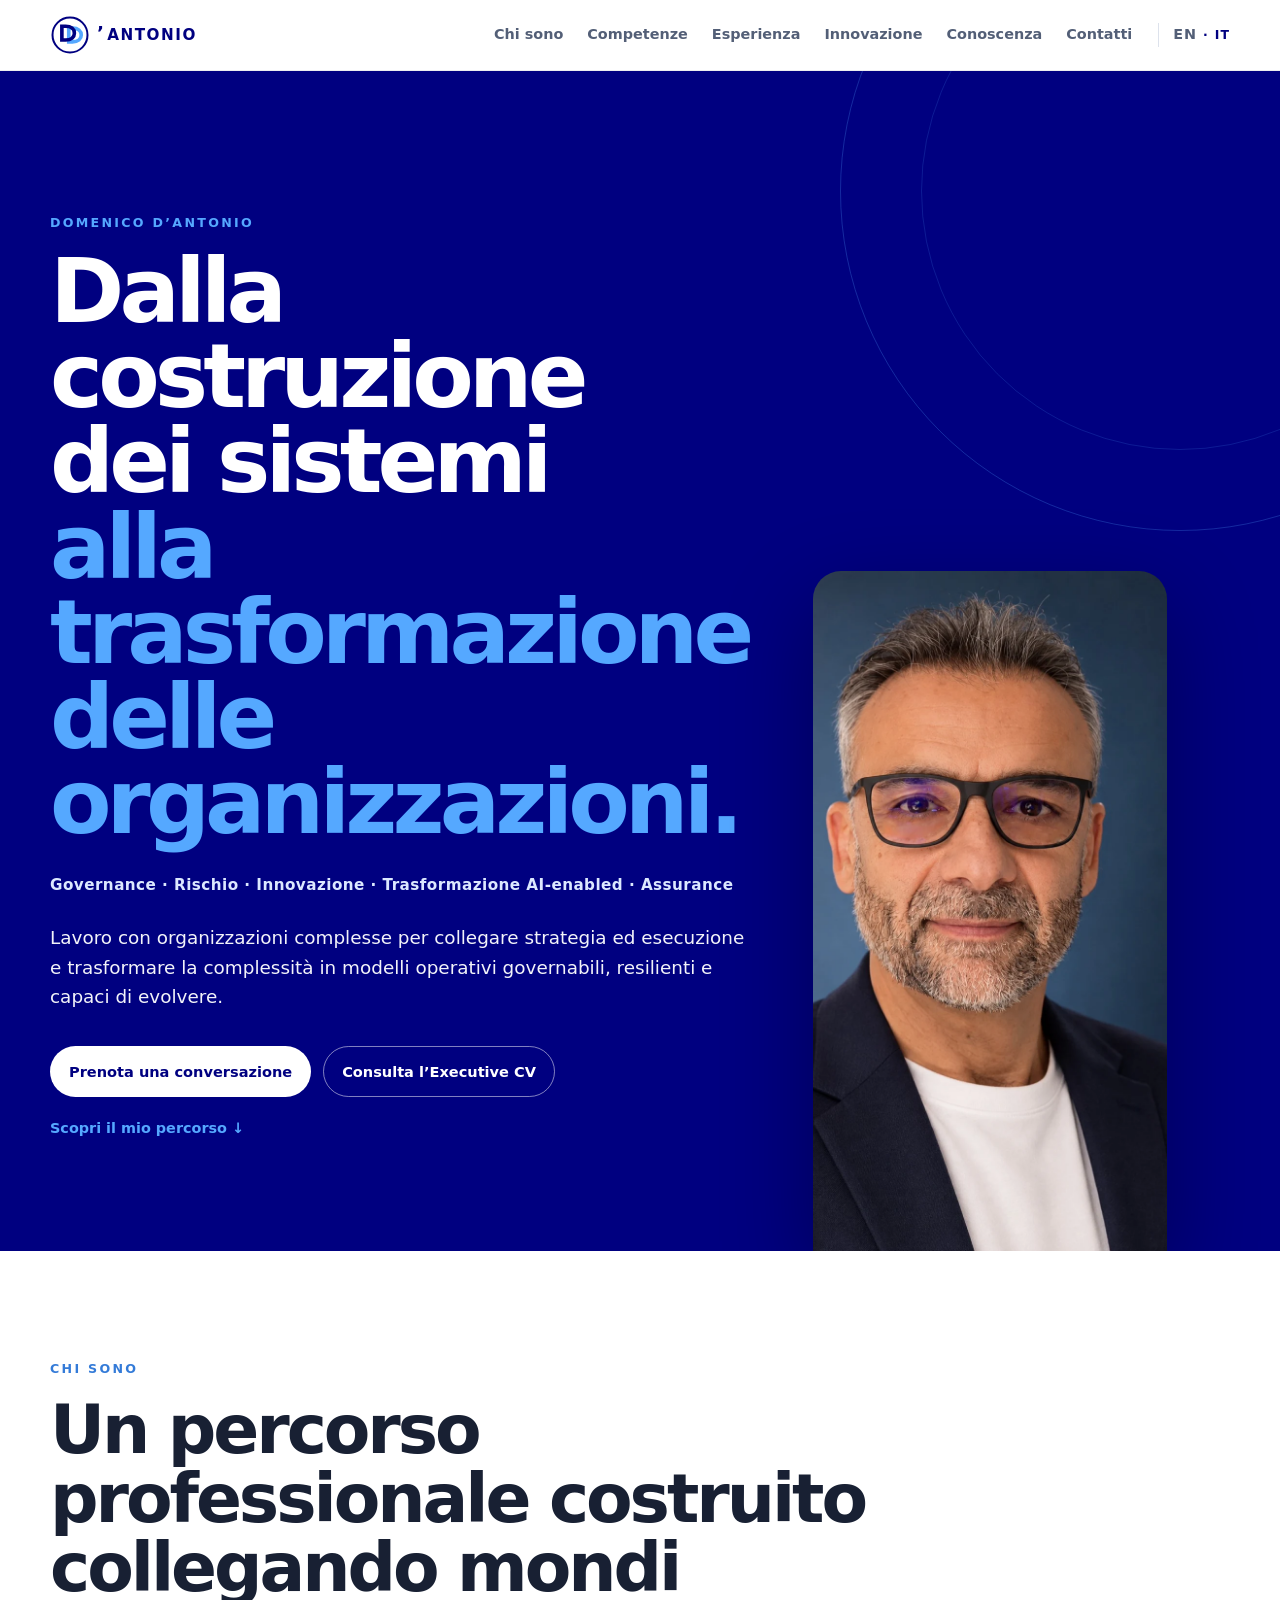
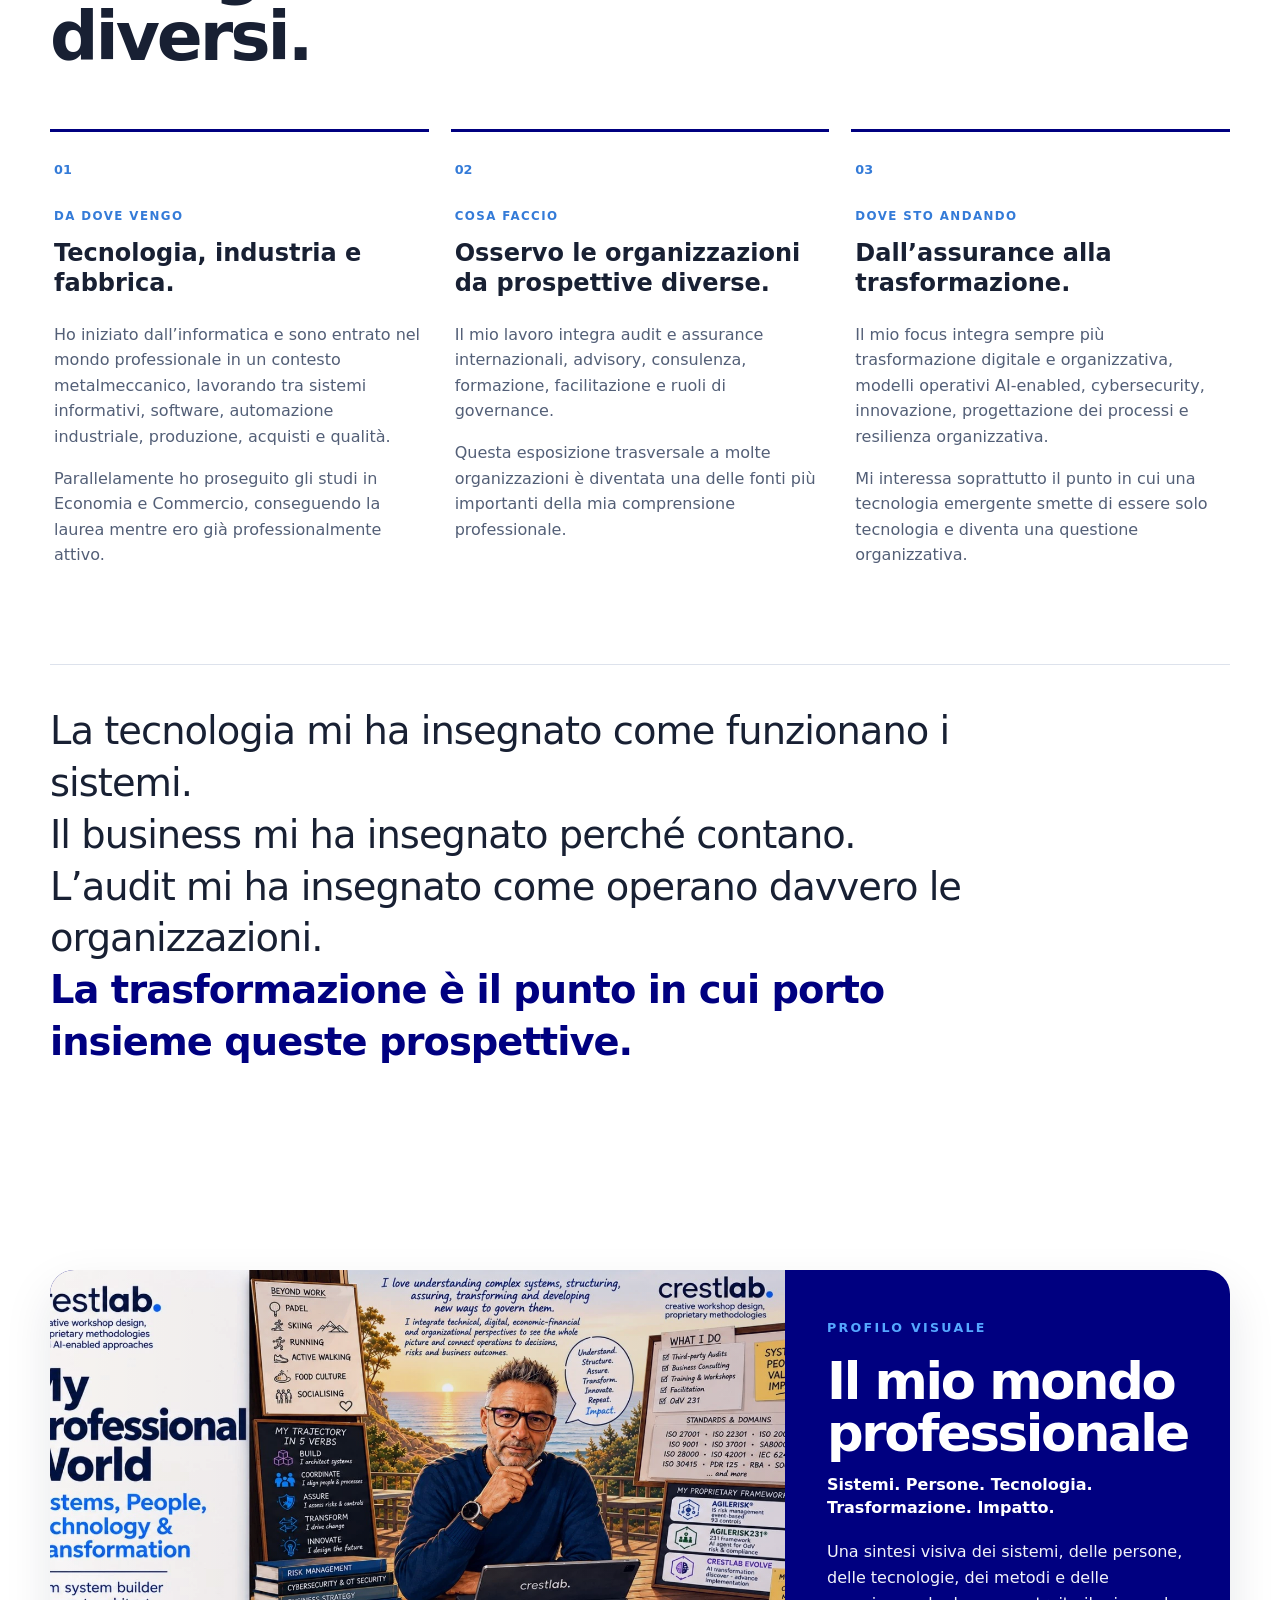
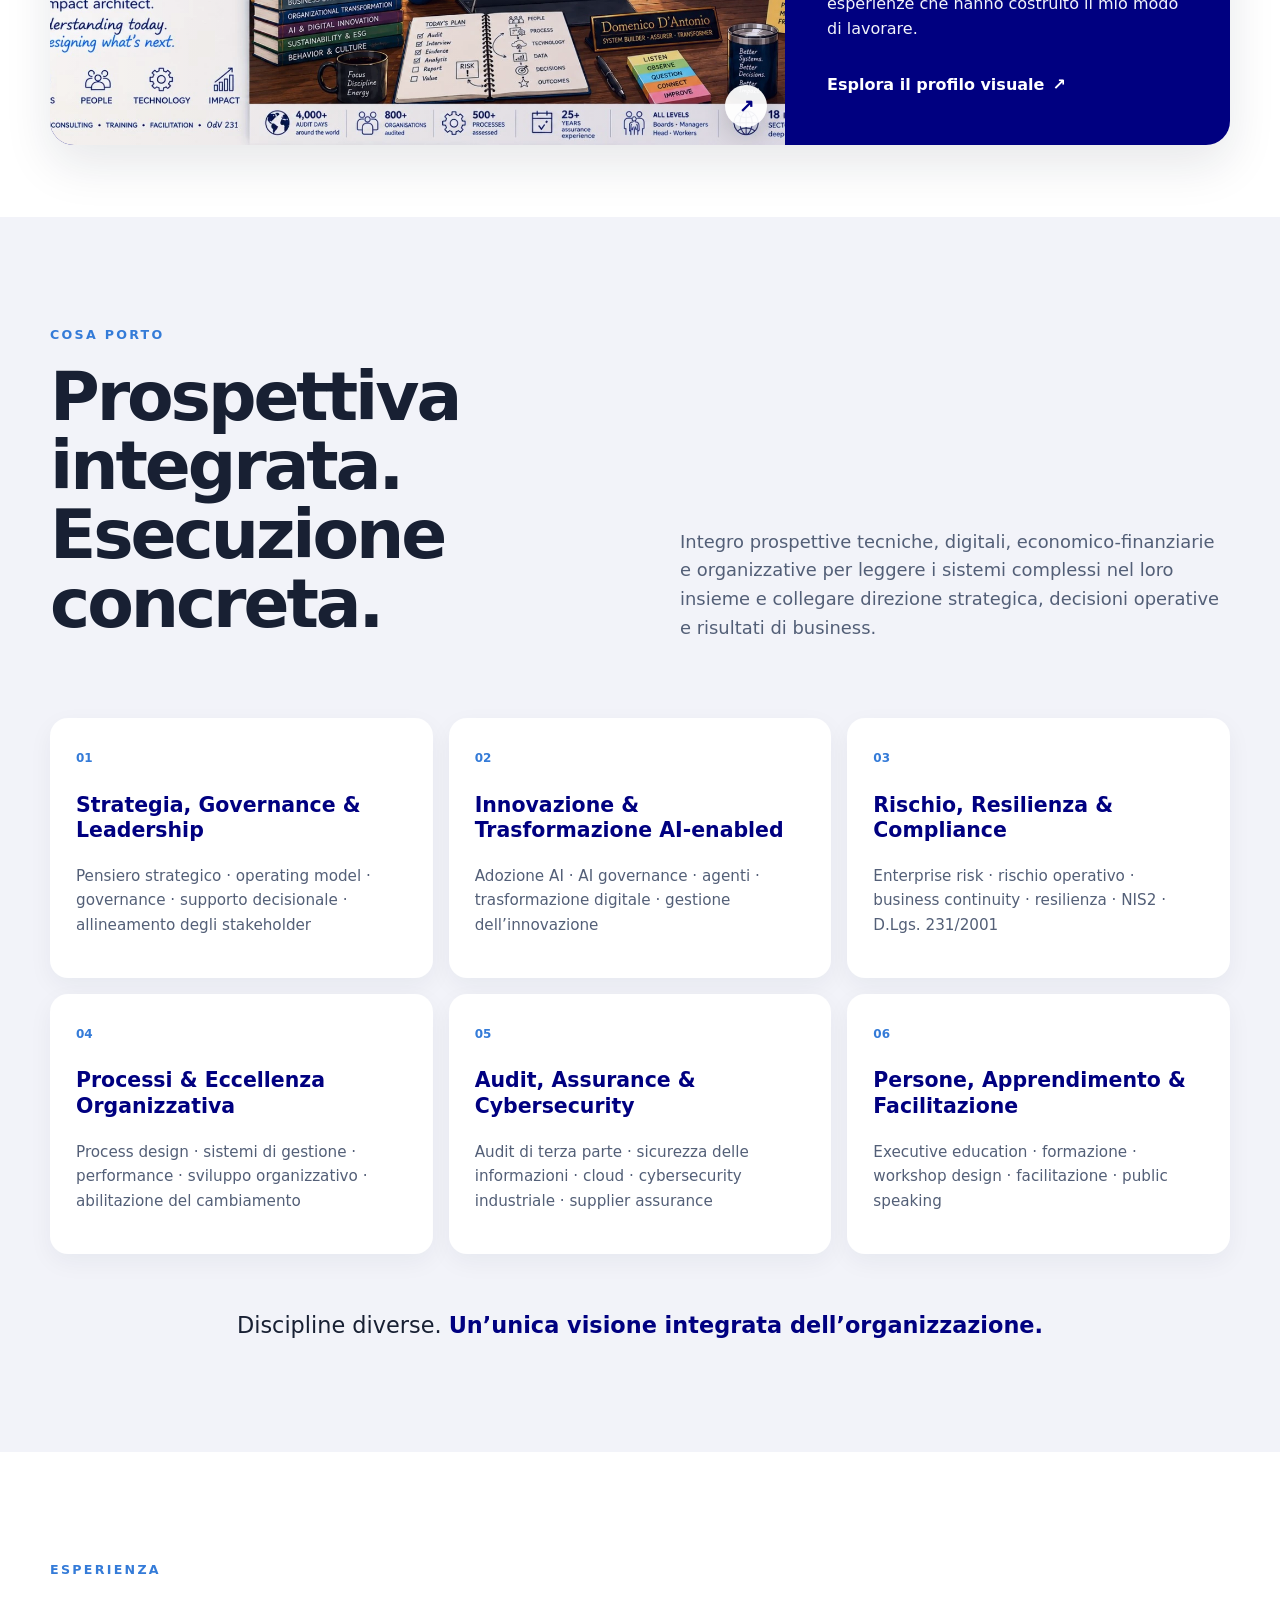
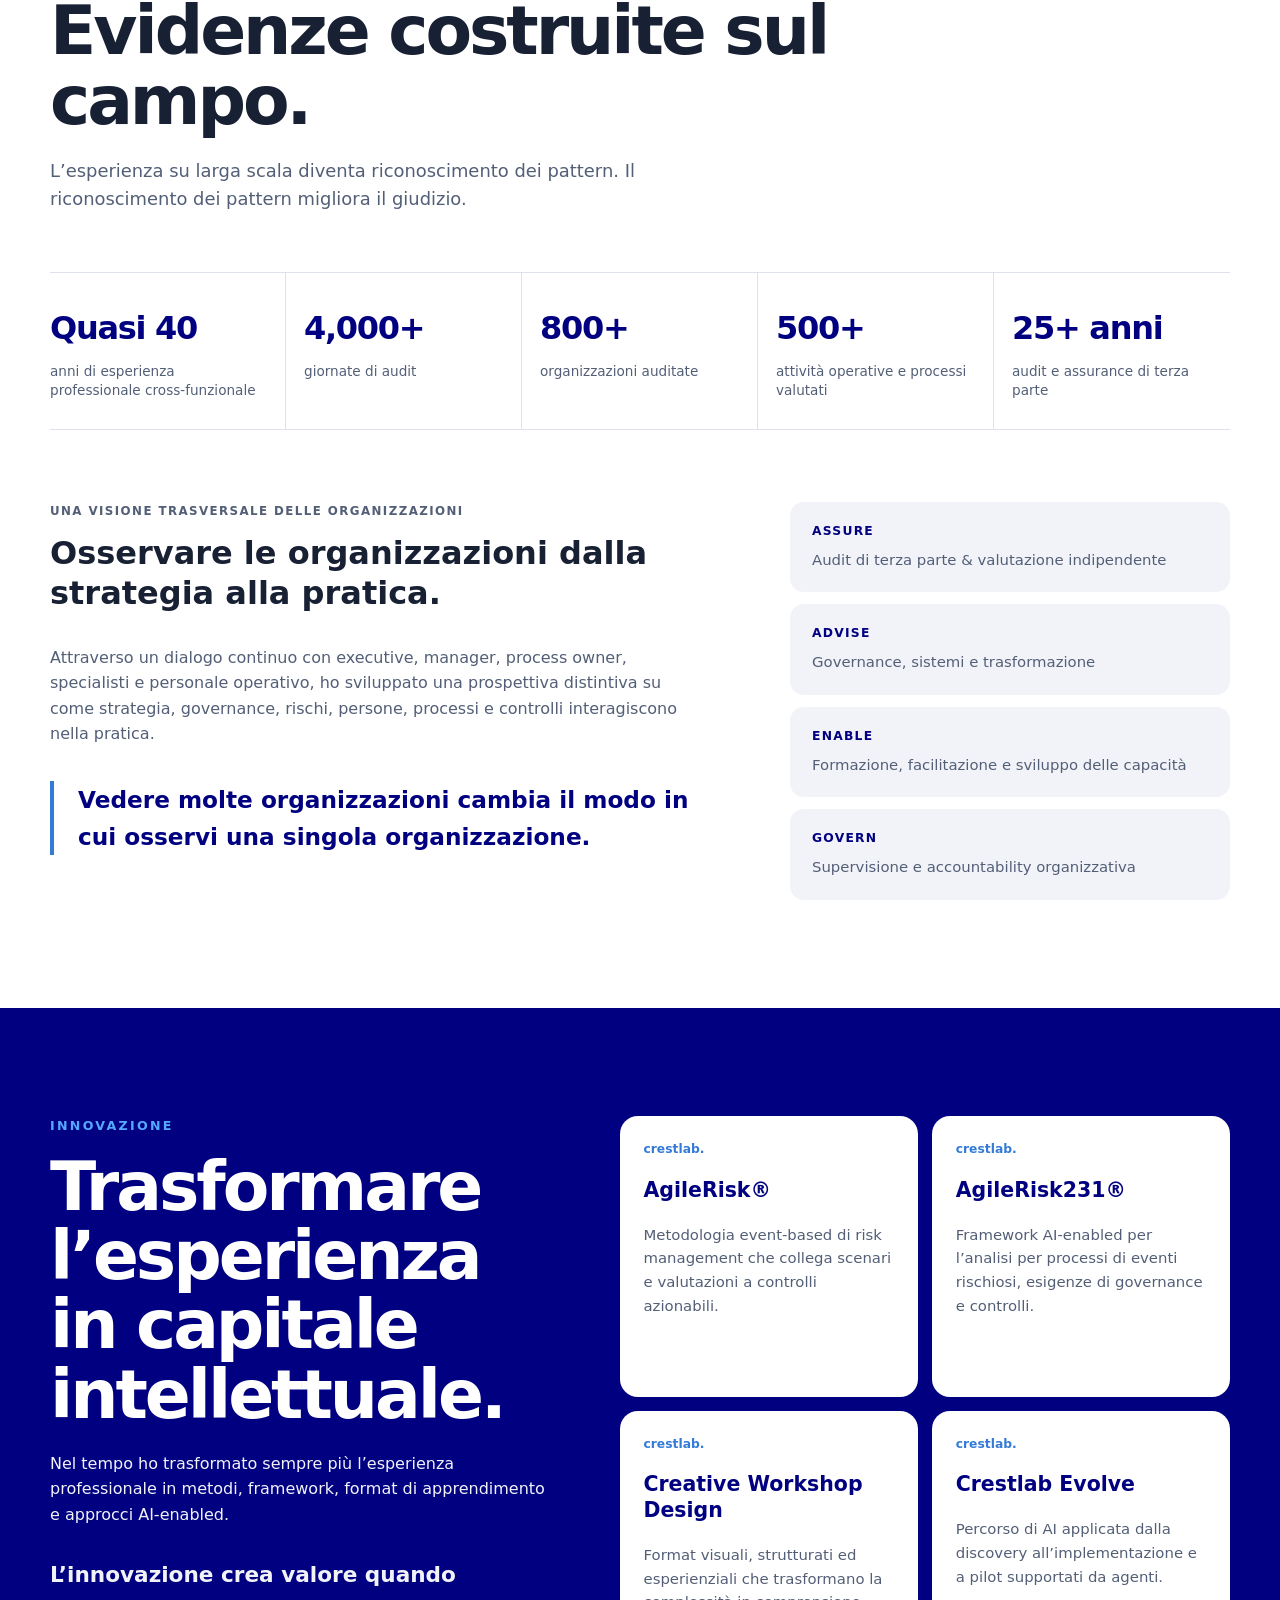
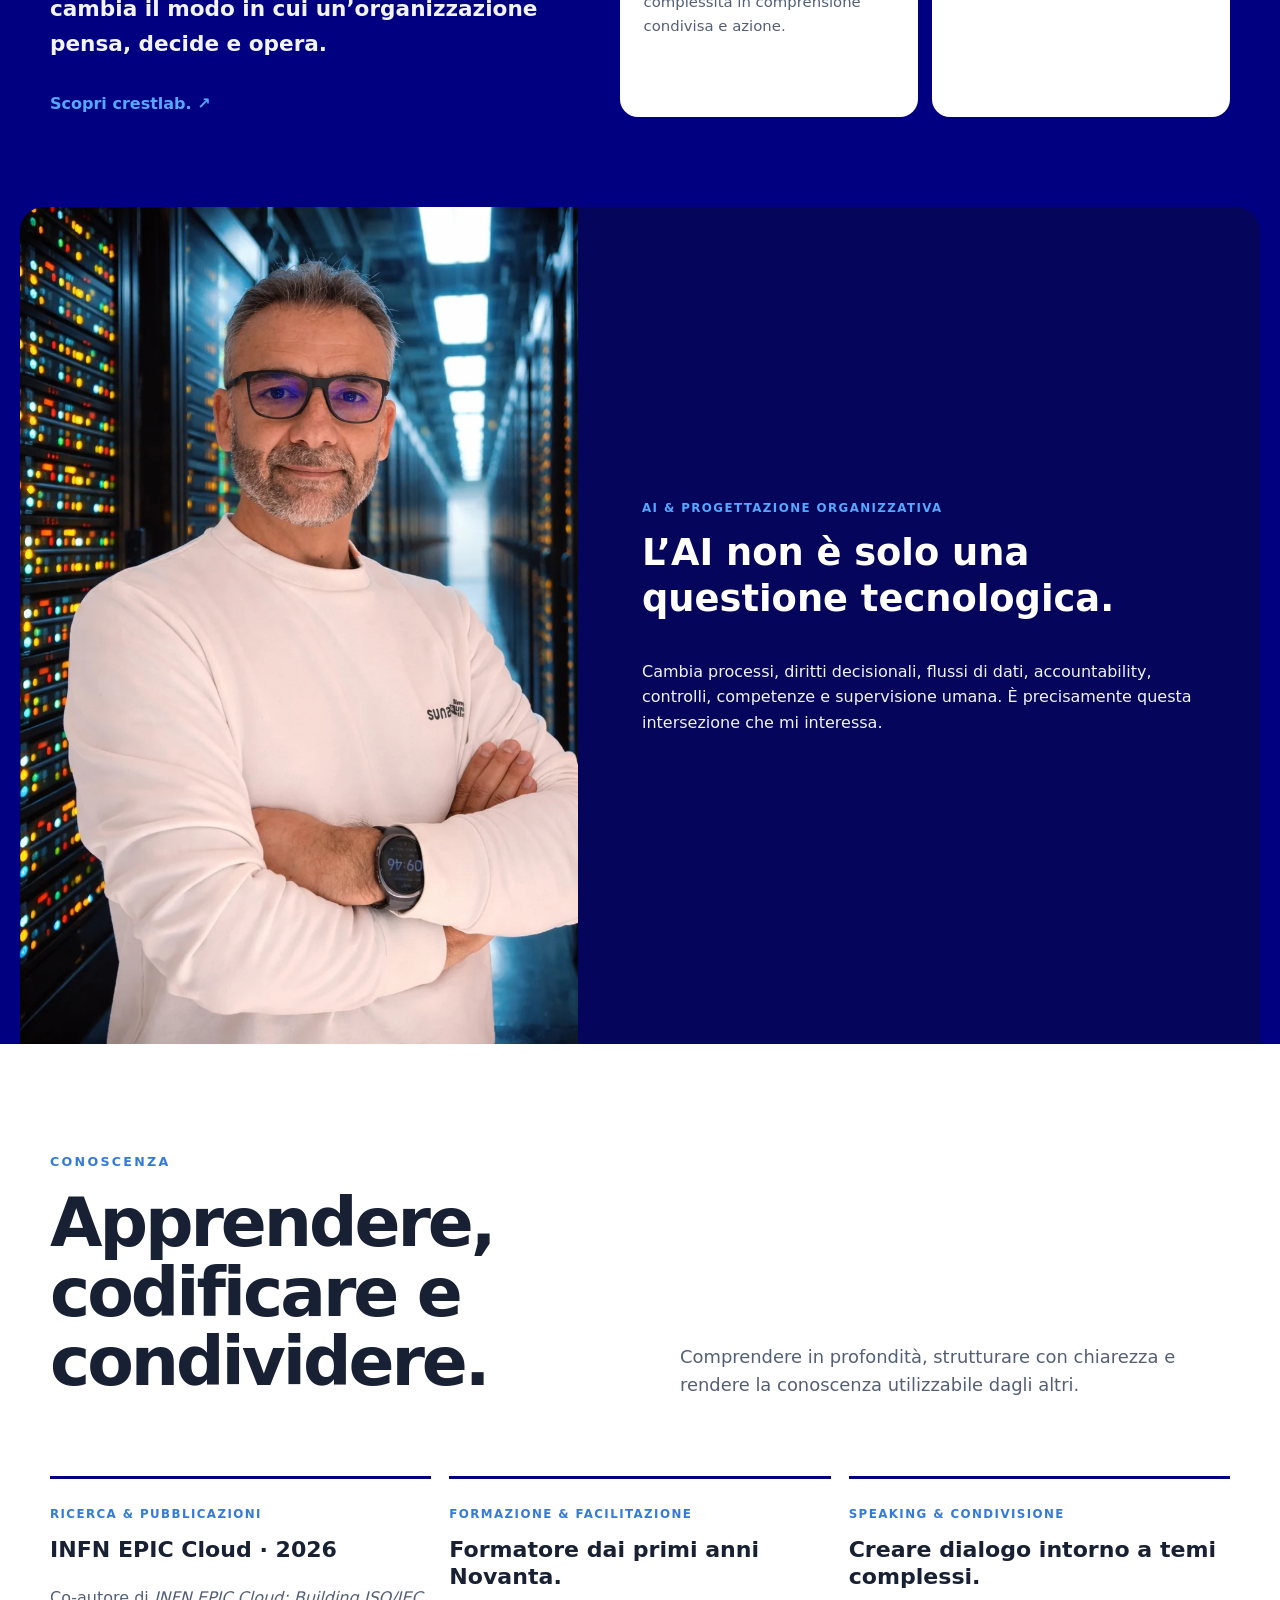
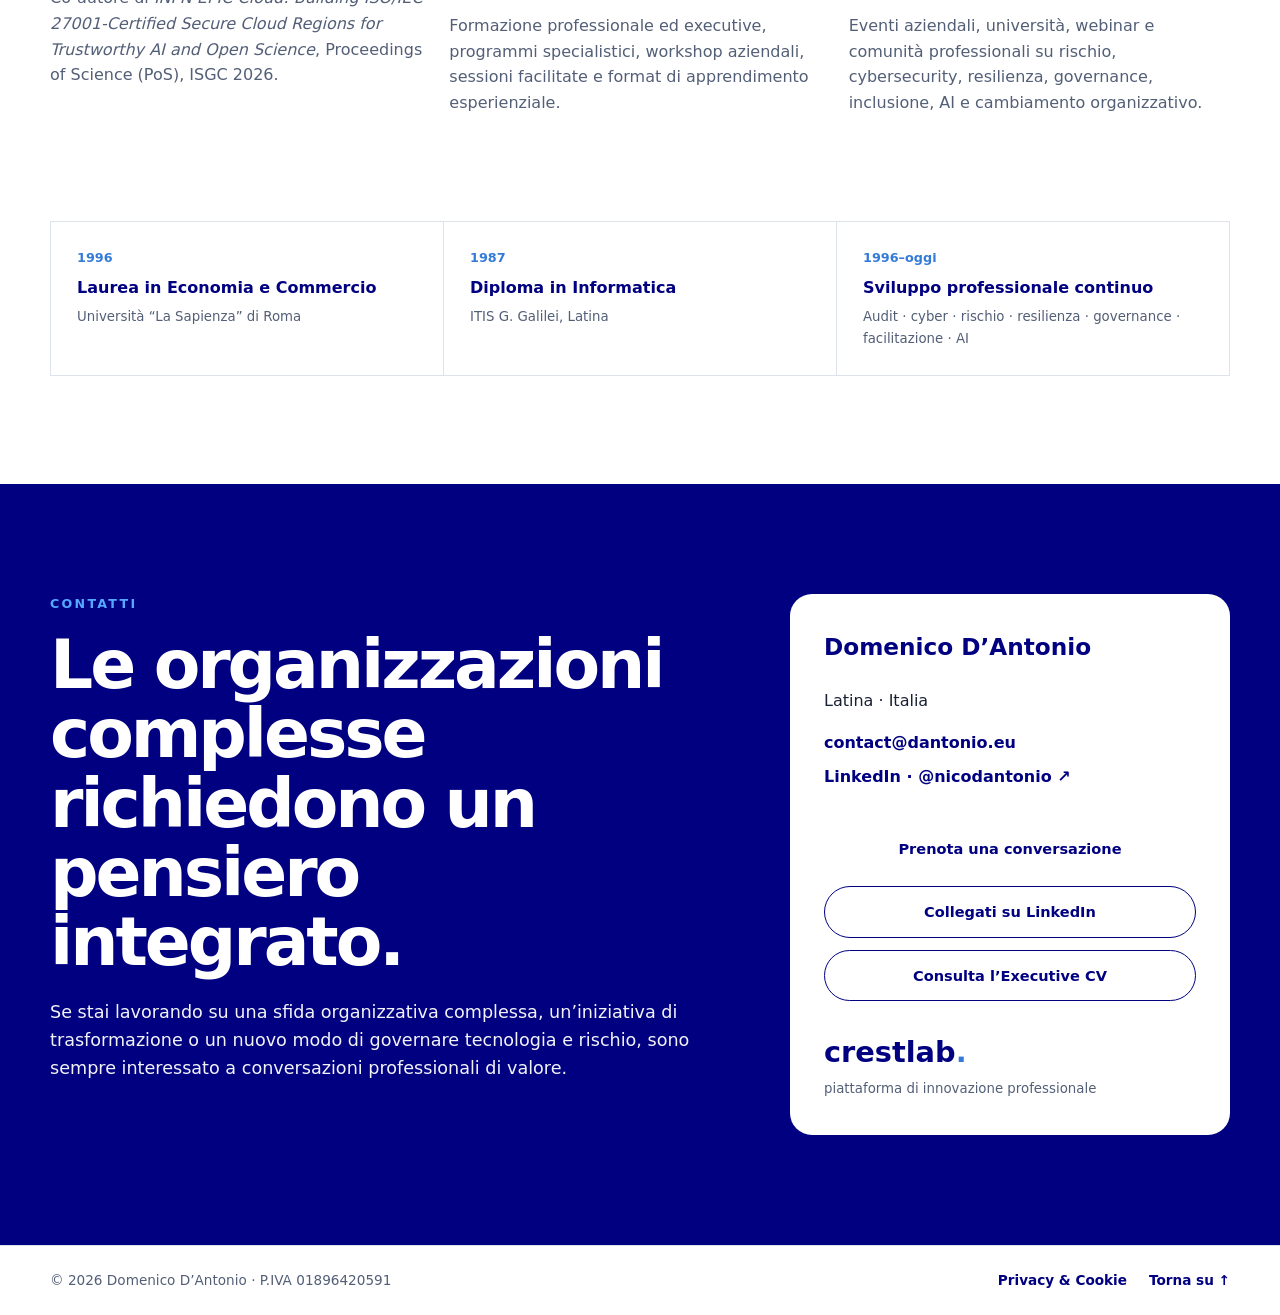
==== it/index.html @ 47d9d32d "Upload V1.4 Ripreso e completato. Ho inserito la grafica nella V1.4 bilingue come sezione dedicata s" ====
<!doctype html>
<html lang="it">
<head>
  <meta charset="utf-8" />
  <meta name="viewport" content="width=device-width, initial-scale=1" />
  <title>Domenico D’Antonio — Governance, Risk, Innovazione & Trasformazione</title>
  <meta name="description" content="Domenico D’Antonio — senior professional in governance, rischio, innovazione, trasformazione AI-enabled, assurance e sviluppo organizzativo." />
  <meta name="theme-color" content="#000080" />
  <meta property="og:title" content="Domenico D’Antonio — Dalla costruzione dei sistemi alla trasformazione delle organizzazioni" />
  <meta property="og:description" content="Governance · Rischio · Innovazione · Trasformazione AI-enabled · Assurance" />
  <meta property="og:type" content="website" />
  <meta property="og:locale" content="it_IT" />
  <meta property="og:url" content="https://www.dantonio.eu/it/" />
  <meta property="og:image" content="https://www.dantonio.eu/assets/images/domenico-hero.webp" />
  <link rel="canonical" href="https://www.dantonio.eu/it/" />
  <link rel="alternate" hreflang="en" href="https://www.dantonio.eu/" />
  <link rel="alternate" hreflang="it" href="https://www.dantonio.eu/it/" />
  <link rel="alternate" hreflang="x-default" href="https://www.dantonio.eu/" />
  <link rel="icon" href="../assets/images/favicon.svg" type="image/svg+xml" />
  <link rel="stylesheet" href="../styles.css" />
  <script type="application/ld+json">
  {
    "@context":"https://schema.org",
    "@type":"Person",
    "name":"Domenico D’Antonio",
    "url":"https://www.dantonio.eu/it/",
    "email":"mailto:contact@dantonio.eu",
    "jobTitle":"Senior Leader in Governance, Risk, Innovation & Organisational Transformation",
    "sameAs":["https://www.linkedin.com/in/nicodantonio/"],
    "knowsAbout":["Governance","Risk Management","AI-enabled Transformation","Audit and Assurance","Cybersecurity","Organisational Development","Management Systems"]
  }
  </script>
</head>
<body>
  <a class="skip-link" href="#main">Vai al contenuto</a>

  <header class="site-header" id="top">
    <div class="container nav-wrap">
      <a class="brand" href="#top" aria-label="Home Domenico D’Antonio">
        <img class="brand-monogram" src="../assets/images/dantonio-monogram.svg" alt="" width="40" height="40" /><span class="brand-apostrophe">’</span><span class="brand-name">ANTONIO</span>
      </a>
      <button class="menu-toggle" aria-expanded="false" aria-controls="site-nav">Menu</button>
      <nav id="site-nav" class="site-nav" aria-label="Navigazione principale">
        <a href="#about">Chi sono</a>
        <a href="#expertise">Competenze</a>
        <a href="#experience">Esperienza</a>
        <a href="#innovation">Innovazione</a>
        <a href="#knowledge">Conoscenza</a>
        <a href="#contact">Contatti</a>
        <span class="lang-switch" aria-label="Lingua"><a href="../" lang="en" hreflang="en">EN</a><span>·</span><strong>IT</strong></span>
      </nav>
    </div>
  </header>

  <main id="main">
    <section class="hero section-dark" aria-labelledby="hero-title">
      <div class="container hero-grid">
        <div class="hero-copy reveal">
          <p class="eyebrow light">DOMENICO D’ANTONIO</p>
          <h1 id="hero-title">Dalla costruzione dei sistemi<br><span>alla trasformazione delle organizzazioni.</span></h1>
          <p class="hero-tags">Governance · Rischio · Innovazione · Trasformazione AI-enabled · Assurance</p>
          <p class="hero-lead">Lavoro con organizzazioni complesse per collegare strategia ed esecuzione e trasformare la complessità in modelli operativi governabili, resilienti e capaci di evolvere.</p>
          <div class="actions">
            <a class="button button-light" href="https://calendar.app.google/TNwMr9ZQhVtqZPSaA" target="_blank" rel="noopener">Prenota una conversazione</a>
            <a class="button button-ghost" href="../assets/docs/Domenico-D-Antonio-Executive-CV.pdf" target="_blank" rel="noopener">Consulta l’Executive CV</a>
          </div>
          <a class="hero-journey-link" href="#about">Scopri il mio percorso ↓</a>
        </div>
        <figure class="hero-portrait reveal delay-1">
          <img src="../assets/images/domenico-hero.webp" alt="Ritratto di Domenico D’Antonio" width="1066" height="1280" fetchpriority="high" />
        </figure>
      </div>
      <div class="hero-orbit" aria-hidden="true"></div>
    </section>

    <section id="about" class="section about">
      <div class="container">
        <div class="section-heading reveal">
          <p class="eyebrow">CHI SONO</p>
          <h2>Un percorso professionale costruito collegando mondi diversi.</h2>
        </div>

        <div class="journey-grid">
          <article class="journey-card reveal">
            <p class="number">01</p>
            <p class="label">DA DOVE VENGO</p>
            <h3>Tecnologia, industria e fabbrica.</h3>
            <p>Ho iniziato dall’informatica e sono entrato nel mondo professionale in un contesto metalmeccanico, lavorando tra sistemi informativi, software, automazione industriale, produzione, acquisti e qualità.</p>
            <p>Parallelamente ho proseguito gli studi in Economia e Commercio, conseguendo la laurea mentre ero già professionalmente attivo.</p>
          </article>
          <article class="journey-card reveal delay-1">
            <p class="number">02</p>
            <p class="label">COSA FACCIO</p>
            <h3>Osservo le organizzazioni da prospettive diverse.</h3>
            <p>Il mio lavoro integra audit e assurance internazionali, advisory, consulenza, formazione, facilitazione e ruoli di governance.</p>
            <p>Questa esposizione trasversale a molte organizzazioni è diventata una delle fonti più importanti della mia comprensione professionale.</p>
          </article>
          <article class="journey-card reveal delay-2">
            <p class="number">03</p>
            <p class="label">DOVE STO ANDANDO</p>
            <h3>Dall’assurance alla trasformazione.</h3>
            <p>Il mio focus integra sempre più trasformazione digitale e organizzativa, modelli operativi AI-enabled, cybersecurity, innovazione, progettazione dei processi e resilienza organizzativa.</p>
            <p>Mi interessa soprattutto il punto in cui una tecnologia emergente smette di essere solo tecnologia e diventa una questione organizzativa.</p>
          </article>
        </div>

        <div class="manifesto reveal">
          <p>La tecnologia mi ha insegnato come funzionano i sistemi.<br>Il business mi ha insegnato perché contano.<br>L’audit mi ha insegnato come operano davvero le organizzazioni.<br><strong>La trasformazione è il punto in cui porto insieme queste prospettive.</strong></p>
        </div>
      </div>
    </section>

    <section class="visual-profile section" aria-labelledby="visual-profile-title">
      <div class="container">
        <div class="visual-profile-card reveal">
          <button class="visual-profile-image" type="button" data-visual-open aria-label="Apri il profilo visuale Il mio mondo professionale">
            <img src="../assets/images/my-professional-world.webp" alt="Il mio mondo professionale — sintesi visiva dell’identità professionale, della traiettoria, dei metodi e dei domini di Domenico D’Antonio" width="1536" height="864" loading="lazy" />
            <span class="visual-profile-zoom" aria-hidden="true">↗</span>
          </button>
          <div class="visual-profile-copy">
            <p class="eyebrow">PROFILO VISUALE</p>
            <h2 id="visual-profile-title">Il mio mondo professionale</h2>
            <p class="visual-profile-kicker">Sistemi. Persone. Tecnologia. Trasformazione. Impatto.</p>
            <p>Una sintesi visiva dei sistemi, delle persone, delle tecnologie, dei metodi e delle esperienze che hanno costruito il mio modo di lavorare.</p>
            <button class="text-button" type="button" data-visual-open>Esplora il profilo visuale <span aria-hidden="true">↗</span></button>
          </div>
        </div>
      </div>
    </section>

    <section id="expertise" class="section section-soft">
      <div class="container">
        <div class="section-heading split reveal">
          <div>
            <p class="eyebrow">COSA PORTO</p>
            <h2>Prospettiva integrata.<br>Esecuzione concreta.</h2>
          </div>
          <p class="intro">Integro prospettive tecniche, digitali, economico-finanziarie e organizzative per leggere i sistemi complessi nel loro insieme e collegare direzione strategica, decisioni operative e risultati di business.</p>
        </div>

        <div class="expertise-grid">
          <article class="expertise-card reveal"><span>01</span><h3>Strategia, Governance & Leadership</h3><p>Pensiero strategico · operating model · governance · supporto decisionale · allineamento degli stakeholder</p></article>
          <article class="expertise-card reveal"><span>02</span><h3>Innovazione & Trasformazione AI-enabled</h3><p>Adozione AI · AI governance · agenti · trasformazione digitale · gestione dell’innovazione</p></article>
          <article class="expertise-card reveal"><span>03</span><h3>Rischio, Resilienza & Compliance</h3><p>Enterprise risk · rischio operativo · business continuity · resilienza · NIS2 · D.Lgs. 231/2001</p></article>
          <article class="expertise-card reveal"><span>04</span><h3>Processi & Eccellenza Organizzativa</h3><p>Process design · sistemi di gestione · performance · sviluppo organizzativo · abilitazione del cambiamento</p></article>
          <article class="expertise-card reveal"><span>05</span><h3>Audit, Assurance & Cybersecurity</h3><p>Audit di terza parte · sicurezza delle informazioni · cloud · cybersecurity industriale · supplier assurance</p></article>
          <article class="expertise-card reveal"><span>06</span><h3>Persone, Apprendimento & Facilitazione</h3><p>Executive education · formazione · workshop design · facilitazione · public speaking</p></article>
        </div>

        <p class="center-callout reveal">Discipline diverse. <strong>Un’unica visione integrata dell’organizzazione.</strong></p>
      </div>
    </section>

    <section id="experience" class="section experience">
      <div class="container">
        <div class="section-heading reveal">
          <p class="eyebrow">ESPERIENZA</p>
          <h2>Evidenze costruite sul campo.</h2>
          <p class="intro narrow">L’esperienza su larga scala diventa riconoscimento dei pattern. Il riconoscimento dei pattern migliora il giudizio.</p>
        </div>

        <div class="metrics reveal">
          <div><strong>Quasi 40</strong><span>anni di esperienza professionale cross-funzionale</span></div>
          <div><strong>4,000+</strong><span>giornate di audit</span></div>
          <div><strong>800+</strong><span>organizzazioni auditate</span></div>
          <div><strong>500+</strong><span>attività operative e processi valutati</span></div>
          <div><strong>25+ anni</strong><span>audit e assurance di terza parte</span></div>
        </div>

        <div class="experience-grid">
          <div class="experience-copy reveal">
            <p class="label">UNA VISIONE TRASVERSALE DELLE ORGANIZZAZIONI</p>
            <h3>Osservare le organizzazioni dalla strategia alla pratica.</h3>
            <p>Attraverso un dialogo continuo con executive, manager, process owner, specialisti e personale operativo, ho sviluppato una prospettiva distintiva su come strategia, governance, rischi, persone, processi e controlli interagiscono nella pratica.</p>
            <blockquote>Vedere molte organizzazioni cambia il modo in cui osservi una singola organizzazione.</blockquote>
          </div>
          <div class="roles reveal delay-1">
            <div><b>ASSURE</b><span>Audit di terza parte & valutazione indipendente</span></div>
            <div><b>ADVISE</b><span>Governance, sistemi e trasformazione</span></div>
            <div><b>ENABLE</b><span>Formazione, facilitazione e sviluppo delle capacità</span></div>
            <div><b>GOVERN</b><span>Supervisione e accountability organizzativa</span></div>
          </div>
        </div>
      </div>
    </section>

    <section id="innovation" class="section innovation section-dark">
      <div class="container innovation-grid">
        <div class="innovation-copy reveal">
          <p class="eyebrow light">INNOVAZIONE</p>
          <h2>Trasformare l’esperienza in capitale intellettuale.</h2>
          <p>Nel tempo ho trasformato sempre più l’esperienza professionale in metodi, framework, format di apprendimento e approcci AI-enabled.</p>
          <p class="innovation-statement">L’innovazione crea valore quando cambia il modo in cui un’organizzazione pensa, decide e opera.</p>
          <a class="text-link light-link" href="https://www.crestlab.eu/" target="_blank" rel="noopener">Scopri crestlab. ↗</a>
        </div>
        <div class="innovation-cards">
          <article class="innovation-card reveal"><p class="micro">crestlab.</p><h3>AgileRisk®</h3><p>Metodologia event-based di risk management che collega scenari e valutazioni a controlli azionabili.</p></article>
          <article class="innovation-card reveal delay-1"><p class="micro">crestlab.</p><h3>AgileRisk231®</h3><p>Framework AI-enabled per l’analisi per processi di eventi rischiosi, esigenze di governance e controlli.</p></article>
          <article class="innovation-card reveal"><p class="micro">crestlab.</p><h3>Creative Workshop Design</h3><p>Format visuali, strutturati ed esperienziali che trasformano la complessità in comprensione condivisa e azione.</p></article>
          <article class="innovation-card reveal delay-1"><p class="micro">crestlab.</p><h3>Crestlab Evolve</h3><p>Percorso di AI applicata dalla discovery all’implementazione e a pilot supportati da agenti.</p></article>
        </div>
      </div>
      <div class="ai-strip reveal">
        <img src="../assets/images/domenico-digital.webp" alt="Domenico D’Antonio in un ambiente di infrastruttura digitale" loading="lazy" />
        <div><p class="label light">AI & PROGETTAZIONE ORGANIZZATIVA</p><h3>L’AI non è solo una questione tecnologica.</h3><p>Cambia processi, diritti decisionali, flussi di dati, accountability, controlli, competenze e supervisione umana. È precisamente questa intersezione che mi interessa.</p></div>
      </div>
    </section>

    <section id="knowledge" class="section knowledge">
      <div class="container">
        <div class="section-heading split reveal">
          <div><p class="eyebrow">CONOSCENZA</p><h2>Apprendere, codificare e condividere.</h2></div>
          <p class="intro">Comprendere in profondità, strutturare con chiarezza e rendere la conoscenza utilizzabile dagli altri.</p>
        </div>

        <div class="knowledge-grid">
          <article class="knowledge-card reveal">
            <p class="label">RICERCA & PUBBLICAZIONI</p>
            <h3>INFN EPIC Cloud · 2026</h3>
            <p>Co-autore di <em>INFN EPIC Cloud: Building ISO/IEC 27001-Certified Secure Cloud Regions for Trustworthy AI and Open Science</em>, Proceedings of Science (PoS), ISGC 2026.</p>
          </article>
          <article class="knowledge-card reveal delay-1">
            <p class="label">FORMAZIONE & FACILITAZIONE</p>
            <h3>Formatore dai primi anni Novanta.</h3>
            <p>Formazione professionale ed executive, programmi specialistici, workshop aziendali, sessioni facilitate e format di apprendimento esperienziale.</p>
          </article>
          <article class="knowledge-card reveal delay-2">
            <p class="label">SPEAKING & CONDIVISIONE</p>
            <h3>Creare dialogo intorno a temi complessi.</h3>
            <p>Eventi aziendali, università, webinar e comunità professionali su rischio, cybersecurity, resilienza, governance, inclusione, AI e cambiamento organizzativo.</p>
          </article>
        </div>

        <div class="education-band reveal">
          <div><span>1996</span><b>Laurea in Economia e Commercio</b><small>Università “La Sapienza” di Roma</small></div>
          <div><span>1987</span><b>Diploma in Informatica</b><small>ITIS G. Galilei, Latina</small></div>
          <div><span>1996–oggi</span><b>Sviluppo professionale continuo</b><small>Audit · cyber · rischio · resilienza · governance · facilitazione · AI</small></div>
        </div>
      </div>
    </section>

    <section id="contact" class="contact section-dark">
      <div class="container contact-grid">
        <div class="reveal">
          <p class="eyebrow light">CONTATTI</p>
          <h2>Le organizzazioni complesse richiedono un pensiero integrato.</h2>
          <p>Se stai lavorando su una sfida organizzativa complessa, un’iniziativa di trasformazione o un nuovo modo di governare tecnologia e rischio, sono sempre interessato a conversazioni professionali di valore.</p>
        </div>
        <div class="contact-card reveal delay-1">
          <p class="contact-name">Domenico D’Antonio</p>
          <p>Latina · Italia</p>
          <a href="mailto:contact@dantonio.eu">contact@dantonio.eu</a>
          <a href="https://www.linkedin.com/in/nicodantonio/" target="_blank" rel="noopener">LinkedIn · @nicodantonio ↗</a>
          <div class="actions stacked">
            <a class="button button-light" href="https://calendar.app.google/TNwMr9ZQhVtqZPSaA" target="_blank" rel="noopener">Prenota una conversazione</a>
            <a class="button button-ghost" href="https://www.linkedin.com/in/nicodantonio/" target="_blank" rel="noopener">Collegati su LinkedIn</a>
            <a class="button button-ghost" href="../assets/docs/Domenico-D-Antonio-Executive-CV.pdf" target="_blank" rel="noopener">Consulta l’Executive CV</a>
          </div>
          <p class="crestlab-word">crestlab<span>.</span></p>
          <small>piattaforma di innovazione professionale</small>
        </div>
      </div>
    </section>
    <div class="visual-lightbox" data-visual-lightbox hidden role="dialog" aria-modal="true" aria-label="Il mio mondo professionale">
      <button class="visual-lightbox-close" type="button" data-visual-close aria-label="Chiudi il profilo visuale">×</button>
      <div class="visual-lightbox-inner">
        <img src="../assets/images/my-professional-world.webp" alt="Il mio mondo professionale — profilo visuale completo" width="1536" height="864" />
      </div>
    </div>

  </main>

  <footer class="site-footer">
    <div class="container footer-wrap">
      <span>© <span id="year"></span> Domenico D’Antonio · P.IVA 01896420591</span>
      <div class="footer-links"><a href="privacy.html">Privacy & Cookie</a><a class="back-to-top" href="#top">Torna su ↑</a></div>
    </div>
  </footer>

  <script src="../script.js"></script>
</body>
</html>
---- styles.css ----
:root{
  --navy:#000080;
  --blue:#347BD8;
  --light-blue:#55A8FF;
  --ink:#182033;
  --muted:#535F77;
  --soft:#F2F3F9;
  --white:#FFFFFF;
  --line:#DDE2EC;
  --radius:22px;
  --shadow:0 24px 70px rgba(24,32,51,.10);
  --max:1180px;
}
*{box-sizing:border-box}
html{scroll-behavior:smooth}
body{margin:0;font-family:"DejaVu Sans",Arial,sans-serif;color:var(--ink);background:var(--white);line-height:1.6;-webkit-font-smoothing:antialiased}
a{color:inherit}
img{display:block;max-width:100%}
.container{width:min(var(--max),calc(100% - 40px));margin-inline:auto}
.section{padding:108px 0;scroll-margin-top:72px}
.section-dark{background:var(--navy);color:var(--white)}
.section-soft{background:var(--soft)}
.skip-link{position:absolute;left:-999px;top:0;z-index:999;background:#fff;color:#000;padding:12px}.skip-link:focus{left:12px;top:12px}

.site-header{position:sticky;top:0;z-index:50;background:rgba(255,255,255,.92);backdrop-filter:blur(14px);border-bottom:1px solid rgba(24,32,51,.08)}
.nav-wrap{height:70px;display:flex;align-items:center;justify-content:space-between;gap:24px}
.brand{text-decoration:none;font-weight:800;letter-spacing:.08em;font-size:.95rem;color:var(--navy);display:inline-flex;align-items:center;gap:0;white-space:nowrap;flex:0 0 auto}
.brand-monogram{width:40px;height:40px;display:block;margin-right:7px;flex:0 0 auto}
.brand-apostrophe{font-size:1.15rem;line-height:1;font-weight:800;margin-right:2px;transform:translateY(-2px)}
.brand-name{letter-spacing:.10em;white-space:nowrap}
.site-nav{display:flex;gap:24px;align-items:center}.site-nav a{text-decoration:none;font-size:.9rem;font-weight:700;color:var(--muted)}.site-nav a:hover{color:var(--navy)}
.menu-toggle{display:none;border:0;background:none;font:inherit;font-weight:700;color:var(--navy)}

.hero{position:relative;overflow:hidden;padding:88px 0 0;min-height:740px}
.hero-grid{display:grid;grid-template-columns:1.15fr .85fr;align-items:end;gap:64px;position:relative;z-index:2}
.hero-copy{padding:54px 0 110px}
.eyebrow{margin:0 0 16px;font-size:.79rem;letter-spacing:.18em;font-weight:800;color:var(--blue)}.eyebrow.light{color:var(--light-blue)}
h1,h2,h3,p{margin-top:0}h1{font-size:clamp(3.1rem,7vw,6.8rem);line-height:.95;letter-spacing:-.055em;margin-bottom:28px;max-width:900px}h1 span{color:var(--light-blue)}
h2{font-size:clamp(2.5rem,5.3vw,5rem);line-height:1.02;letter-spacing:-.045em;margin-bottom:22px}h3{font-size:1.28rem;line-height:1.25}
.hero-tags{font-size:.95rem;font-weight:800;letter-spacing:.03em;color:#DCE8FF;margin-bottom:26px}.hero-lead{max-width:760px;color:#F2F3F9;font-size:1.15rem}
.hero-portrait{margin:0;align-self:stretch;display:flex;align-items:flex-end}.hero-portrait img{width:100%;max-height:680px;object-fit:cover;object-position:center 18%;border-radius:28px 28px 0 0;box-shadow:0 32px 90px rgba(0,0,0,.32)}
.hero-orbit{position:absolute;width:680px;height:680px;border:1px solid rgba(85,168,255,.25);border-radius:50%;right:-240px;top:-220px}.hero-orbit:after{content:"";position:absolute;inset:80px;border:1px solid rgba(85,168,255,.16);border-radius:50%}
.actions{display:flex;gap:12px;flex-wrap:wrap;margin-top:34px}.hero-journey-link{display:inline-block;margin-top:20px;color:var(--light-blue);font-weight:800;text-decoration:none;font-size:.9rem}.hero-journey-link:hover{text-decoration:underline}.button{display:inline-flex;align-items:center;justify-content:center;padding:13px 18px;border-radius:999px;text-decoration:none;font-weight:800;font-size:.91rem;border:1px solid transparent;transition:.2s ease}.button:hover{transform:translateY(-1px)}.button-light{background:#fff;color:var(--navy)}.button-ghost{border-color:rgba(255,255,255,.5);color:#fff;background:transparent}.text-link{font-weight:800;text-decoration:none}.light-link{color:var(--light-blue)}

.section-heading{max-width:900px;margin-bottom:58px}.section-heading.split{max-width:none;display:grid;grid-template-columns:1fr 1fr;gap:80px;align-items:end}.intro{font-size:1.12rem;color:var(--muted);max-width:640px}.intro.narrow{max-width:700px}
.journey-grid{display:grid;grid-template-columns:repeat(3,1fr);gap:22px}.journey-card{border-top:3px solid var(--navy);padding:28px 4px 0}.journey-card .number{font-size:.8rem;font-weight:800;color:var(--blue);margin-bottom:26px}.label{font-size:.74rem;font-weight:800;letter-spacing:.12em;color:var(--blue)}.journey-card h3{font-size:1.5rem}.journey-card p:not(.number):not(.label){color:var(--muted)}
.manifesto{margin-top:80px;padding:40px 0 0;border-top:1px solid var(--line)}.manifesto p{font-size:clamp(1.55rem,3vw,2.6rem);line-height:1.35;max-width:950px;letter-spacing:-.025em}.manifesto strong{color:var(--navy)}

.expertise-grid{display:grid;grid-template-columns:repeat(3,1fr);gap:16px}.expertise-card{background:#fff;padding:26px;border-radius:18px;min-height:220px;box-shadow:0 8px 25px rgba(24,32,51,.05)}.expertise-card span{display:inline-block;color:var(--blue);font-size:.75rem;font-weight:800;margin-bottom:24px}.expertise-card h3{color:var(--navy)}.expertise-card p{color:var(--muted);font-size:.95rem}.center-callout{text-align:center;font-size:1.4rem;margin:54px 0 0}.center-callout strong{color:var(--navy)}

.metrics{display:grid;grid-template-columns:repeat(5,1fr);border-top:1px solid var(--line);border-bottom:1px solid var(--line);margin:54px 0 72px}.metrics>div{padding:30px 18px;border-right:1px solid var(--line)}.metrics>div:first-child{padding-left:0}.metrics>div:last-child{border-right:0}.metrics strong{display:block;font-size:2rem;color:var(--navy);letter-spacing:-.04em}.metrics span{display:block;color:var(--muted);font-size:.85rem;line-height:1.35;margin-top:8px}
.experience-grid{display:grid;grid-template-columns:1.2fr .8fr;gap:80px}.experience-copy h3{font-size:2rem}.experience-copy p{color:var(--muted)}blockquote{margin:34px 0 0;padding-left:24px;border-left:4px solid var(--blue);font-size:1.45rem;font-weight:800;color:var(--navy)}.roles{display:grid;gap:12px}.roles div{padding:20px 22px;background:var(--soft);border-radius:14px}.roles b{display:block;color:var(--navy);font-size:.77rem;letter-spacing:.1em;margin-bottom:5px}.roles span{color:var(--muted);font-size:.93rem}

.innovation{padding-bottom:0;overflow:hidden}.innovation-grid{display:grid;grid-template-columns:.9fr 1.1fr;gap:70px}.innovation-copy p:not(.eyebrow){color:#F2F3F9}.innovation-statement{font-size:1.35rem;font-weight:700;max-width:500px;margin:30px 0}.innovation-cards{display:grid;grid-template-columns:repeat(2,1fr);gap:14px}.innovation-card{background:#fff;color:var(--ink);padding:24px;border-radius:18px}.innovation-card .micro{font-size:.77rem;font-weight:800;color:var(--blue);margin-bottom:18px}.innovation-card h3{color:var(--navy)}.innovation-card p{color:var(--muted);font-size:.93rem}
.ai-strip{width:min(1320px,calc(100% - 40px));margin:90px auto 0;display:grid;grid-template-columns:.9fr 1.1fr;background:#05055b;border-radius:24px 24px 0 0;overflow:hidden}.ai-strip img{width:100%;height:100%;min-height:430px;object-fit:cover;object-position:center}.ai-strip>div{padding:64px;display:flex;flex-direction:column;justify-content:center}.ai-strip h3{font-size:2.3rem}.ai-strip p{color:#F2F3F9}.ai-strip .label{color:var(--light-blue)}

.knowledge-grid{display:grid;grid-template-columns:repeat(3,1fr);gap:18px}.knowledge-card{padding:26px 0;border-top:3px solid var(--navy)}.knowledge-card h3{font-size:1.38rem}.knowledge-card p:not(.label){color:var(--muted)}.education-band{display:grid;grid-template-columns:repeat(3,1fr);gap:1px;background:var(--line);margin-top:64px;border:1px solid var(--line)}.education-band>div{background:#fff;padding:26px}.education-band span{display:block;color:var(--blue);font-size:.8rem;font-weight:800;margin-bottom:6px}.education-band b{display:block;color:var(--navy)}.education-band small{display:block;color:var(--muted);margin-top:6px}

.contact{padding:110px 0}.contact-grid{display:grid;grid-template-columns:1.2fr .8fr;gap:80px;align-items:start}.contact-grid>div:first-child p:not(.eyebrow){font-size:1.1rem;color:#F2F3F9;max-width:700px}.contact-card{background:#fff;color:var(--ink);padding:34px;border-radius:22px}.contact-card>a{display:block;text-decoration:none;color:var(--navy);font-weight:700;margin-top:8px}.contact-name{font-size:1.45rem;font-weight:800;color:var(--navy)}.stacked{display:grid}.stacked .button-ghost{color:var(--navy);border-color:var(--navy)}.crestlab-word{font-size:1.8rem;font-weight:800;color:var(--navy);margin:28px 0 0}.crestlab-word span{color:var(--blue)}.contact-card small{color:var(--muted)}
.site-footer{padding:24px 0;border-top:1px solid var(--line);font-size:.85rem;color:var(--muted)}.site-footer .container{display:flex;justify-content:space-between;gap:20px}.footer-links{display:flex;gap:22px;flex-wrap:wrap}.site-footer a{text-decoration:none;color:var(--navy);font-weight:700}

.reveal{opacity:0;transform:translateY(18px);transition:opacity .6s ease,transform .6s ease}.reveal.visible{opacity:1;transform:none}.delay-1{transition-delay:.08s}.delay-2{transition-delay:.16s}

@media (prefers-reduced-motion:reduce){html{scroll-behavior:auto}.reveal{opacity:1;transform:none;transition:none}.button{transition:none}}
@media (max-width:960px){
  .site-nav{position:absolute;top:70px;left:0;right:0;background:#fff;border-bottom:1px solid var(--line);padding:18px 20px;display:none;flex-direction:column;align-items:flex-start}.site-nav.open{display:flex}.menu-toggle{display:block}
  .nav-wrap{gap:12px}.brand-monogram{width:36px;height:36px;margin-right:6px}.brand{font-size:.88rem}.brand-apostrophe{font-size:1rem;margin-right:1px;transform:translateY(-1px)}.brand-name{letter-spacing:.08em}.menu-toggle{margin-left:auto;flex:0 0 auto}
  .hero{padding-top:52px}.hero-grid{grid-template-columns:1fr;gap:0}.hero-copy{padding:42px 0 46px}.hero-portrait{justify-content:center;padding-bottom:34px}.hero-portrait img{width:min(100%,520px);aspect-ratio:4/5;max-height:560px;object-fit:cover;object-position:center 24%;border-radius:28px}
  .section-heading.split,.innovation-grid,.contact-grid,.experience-grid{grid-template-columns:1fr;gap:36px}.journey-grid,.expertise-grid,.knowledge-grid{grid-template-columns:1fr 1fr}.metrics{grid-template-columns:repeat(2,1fr)}.metrics>div{border-bottom:1px solid var(--line)}.metrics>div:nth-child(2n){border-right:0}.metrics>div:first-child{padding-left:18px}.education-band{grid-template-columns:1fr}.ai-strip{grid-template-columns:1fr}.ai-strip img{max-height:520px}.ai-strip>div{padding:42px}
}
@media (max-width:640px){
  .container{width:min(100% - 28px,var(--max))}.section{padding:78px 0}h1{font-size:clamp(2.75rem,14vw,4.5rem)}h2{font-size:clamp(2.25rem,11vw,3.6rem)}
  .hero-portrait{padding-bottom:28px}.hero-portrait img{width:min(100%,320px);height:400px;aspect-ratio:auto;object-fit:cover;object-position:center 22%;border-radius:24px}
  .journey-grid,.expertise-grid,.knowledge-grid,.innovation-cards{grid-template-columns:1fr}.metrics{grid-template-columns:1fr}.metrics>div{border-right:0}.section-heading{margin-bottom:38px}.section-heading.split{gap:18px}.hero-tags{font-size:.82rem}.hero-lead{font-size:1rem}.actions{display:grid}.button{width:100%}.experience-grid{gap:46px}.ai-strip{width:100%;border-radius:0}.ai-strip>div{padding:32px 24px}.education-band{margin-top:42px}.site-footer .container{flex-direction:column}.contact{padding:82px 0}
}


/* Privacy page */
.legal-main{padding:72px 0 96px}.legal-hero{background:var(--navy);color:var(--white);padding:72px 0}.legal-hero h1{font-size:clamp(2.7rem,6vw,5.4rem);margin-bottom:14px}.legal-hero p{max-width:760px;color:#F2F3F9;font-size:1.05rem}.legal-content{max-width:860px}.legal-content h2{font-size:1.65rem;letter-spacing:-.02em;margin:42px 0 14px;color:var(--navy)}.legal-content h3{font-size:1.1rem;margin:26px 0 8px;color:var(--ink)}.legal-content p,.legal-content li{color:var(--muted);line-height:1.75}.legal-content ul{padding-left:22px}.legal-note{background:var(--soft);border-left:4px solid var(--blue);padding:18px 20px;border-radius:10px;margin:28px 0}.legal-meta{font-size:.9rem;color:var(--muted)}@media(max-width:640px){.legal-hero{padding:54px 0}.legal-main{padding:48px 0 72px}}

/* Language switch — v1.3 */
.lang-switch{display:inline-flex;align-items:center;gap:6px;font-size:.78rem;font-weight:800;letter-spacing:.08em;color:var(--navy);white-space:nowrap}
.lang-switch a{color:var(--muted);text-decoration:none}.lang-switch a:hover{color:var(--navy)}
.site-nav .lang-switch{margin-left:2px;padding-left:14px;border-left:1px solid var(--line)}
.legal-nav{display:flex;align-items:center;gap:18px}
@media(max-width:960px){.site-nav .lang-switch{margin:6px 0 0;padding:12px 0 0;border-left:0;border-top:1px solid var(--line);width:100%}.legal-nav{gap:12px}}
@media(max-width:480px){.legal-nav .text-link{font-size:.82rem}.legal-nav{gap:9px}.lang-switch{font-size:.72rem}}

/* Visual profile strip — v1.4 */
.visual-profile{padding:56px 0 72px;background:#fff}
.visual-profile-card{display:grid;grid-template-columns:1.3fr .7fr;min-height:420px;background:var(--navy);border-radius:24px;overflow:hidden;box-shadow:0 20px 48px rgba(24,32,51,.10)}
.visual-profile-image{position:relative;display:block;width:100%;height:100%;min-height:420px;padding:0;border:0;background:#05055b;cursor:pointer;overflow:hidden}
.visual-profile-image img{width:100%;height:100%;min-height:420px;object-fit:cover;object-position:center;display:block;transition:transform .45s ease,filter .45s ease}
.visual-profile-image::after{content:"";position:absolute;inset:0;background:linear-gradient(90deg,rgba(0,0,128,.02),rgba(0,0,128,.12));pointer-events:none}
.visual-profile-image:hover img{transform:scale(1.015);filter:saturate(1.03)}
.visual-profile-zoom{position:absolute;right:18px;bottom:18px;z-index:2;width:42px;height:42px;border-radius:50%;display:grid;place-items:center;background:rgba(255,255,255,.94);color:var(--navy);font-weight:900;font-size:1.15rem;box-shadow:0 8px 24px rgba(0,0,0,.16)}
.visual-profile-copy{padding:48px 42px;display:flex;flex-direction:column;justify-content:center;color:#fff}
.visual-profile-copy .eyebrow{color:var(--light-blue)}
.visual-profile-copy h2{color:#fff;font-size:clamp(2.2rem,4vw,4rem);margin-bottom:14px}
.visual-profile-copy>p:not(.eyebrow){color:#F2F3F9}
.visual-profile-copy .visual-profile-kicker{font-weight:800;line-height:1.45;color:#fff!important;margin:0 0 20px}
.text-button{display:inline-flex;align-items:center;gap:8px;align-self:flex-start;margin-top:14px;padding:0;border:0;background:transparent;color:#fff;font:inherit;font-weight:800;cursor:pointer;text-decoration:none}
.text-button:hover{text-decoration:underline;text-underline-offset:4px}
.visual-lightbox[hidden]{display:none}
.visual-lightbox{position:fixed;inset:0;z-index:1000;background:rgba(5,5,34,.94);display:flex;align-items:center;justify-content:center;padding:32px;backdrop-filter:blur(5px)}
.visual-lightbox-inner{max-width:min(1500px,95vw);max-height:90vh;overflow:auto;border-radius:16px;box-shadow:0 24px 70px rgba(0,0,0,.42)}
.visual-lightbox-inner img{display:block;width:100%;height:auto;background:#fff}
.visual-lightbox-close{position:fixed;top:18px;right:20px;z-index:1001;width:46px;height:46px;border-radius:50%;border:1px solid rgba(255,255,255,.35);background:rgba(0,0,128,.75);color:#fff;font-size:2rem;line-height:1;cursor:pointer}
body.lightbox-open{overflow:hidden}
@media(max-width:960px){
  .visual-profile-card{grid-template-columns:1fr;min-height:0}
  .visual-profile-image,.visual-profile-image img{min-height:0;height:auto}
  .visual-profile-image{aspect-ratio:16/9}
  .visual-profile-image img{width:100%;height:100%;object-fit:cover}
  .visual-profile-copy{padding:38px 34px}
}
@media(max-width:640px){
  .visual-profile{padding:42px 0 58px}
  .visual-profile-card{border-radius:18px}
  .visual-profile-image{aspect-ratio:4/3}
  .visual-profile-image img{object-position:center}
  .visual-profile-copy{padding:30px 24px 32px}
  .visual-profile-copy h2{font-size:2.45rem}
  .visual-profile-zoom{width:38px;height:38px;right:14px;bottom:14px}
  .visual-lightbox{padding:62px 10px 18px;align-items:flex-start;overflow:auto}
  .visual-lightbox-inner{max-width:100%;max-height:none;border-radius:10px;overflow:visible}
  .visual-lightbox-close{top:10px;right:10px;width:42px;height:42px}
}
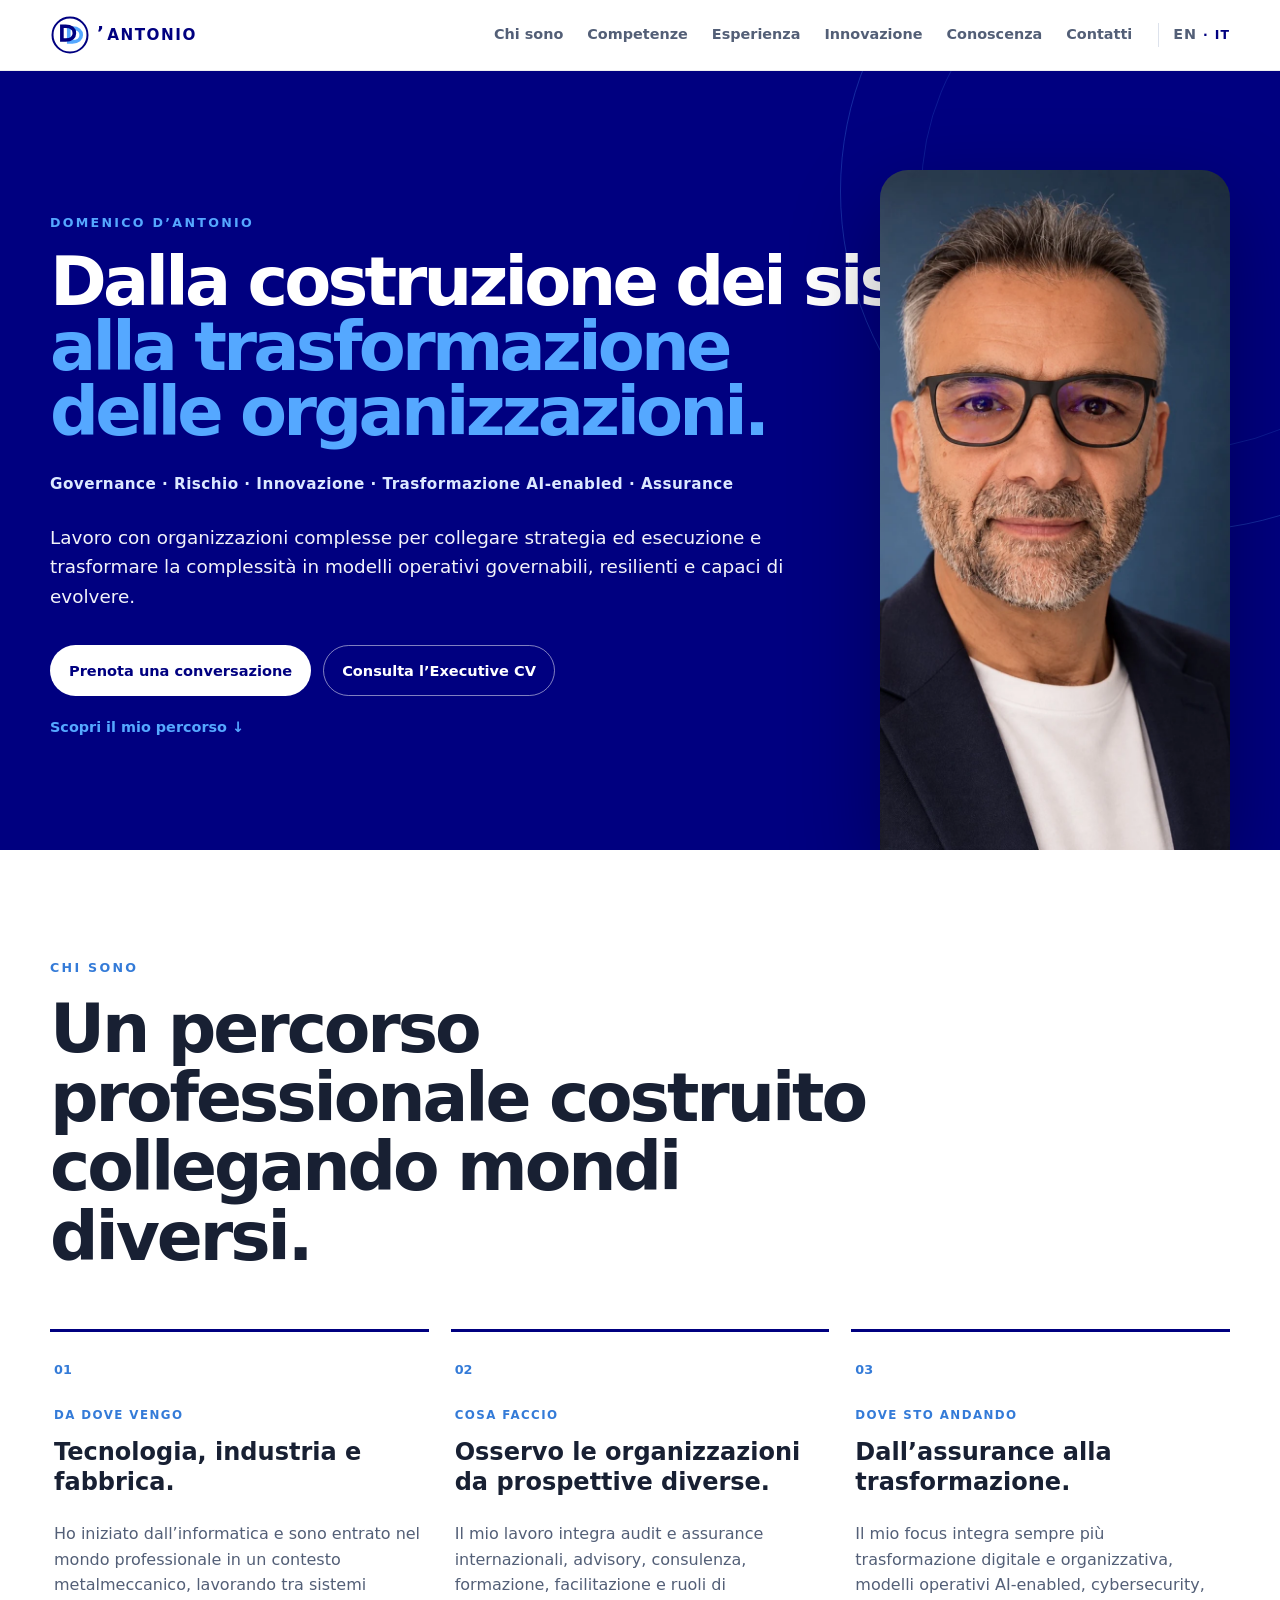
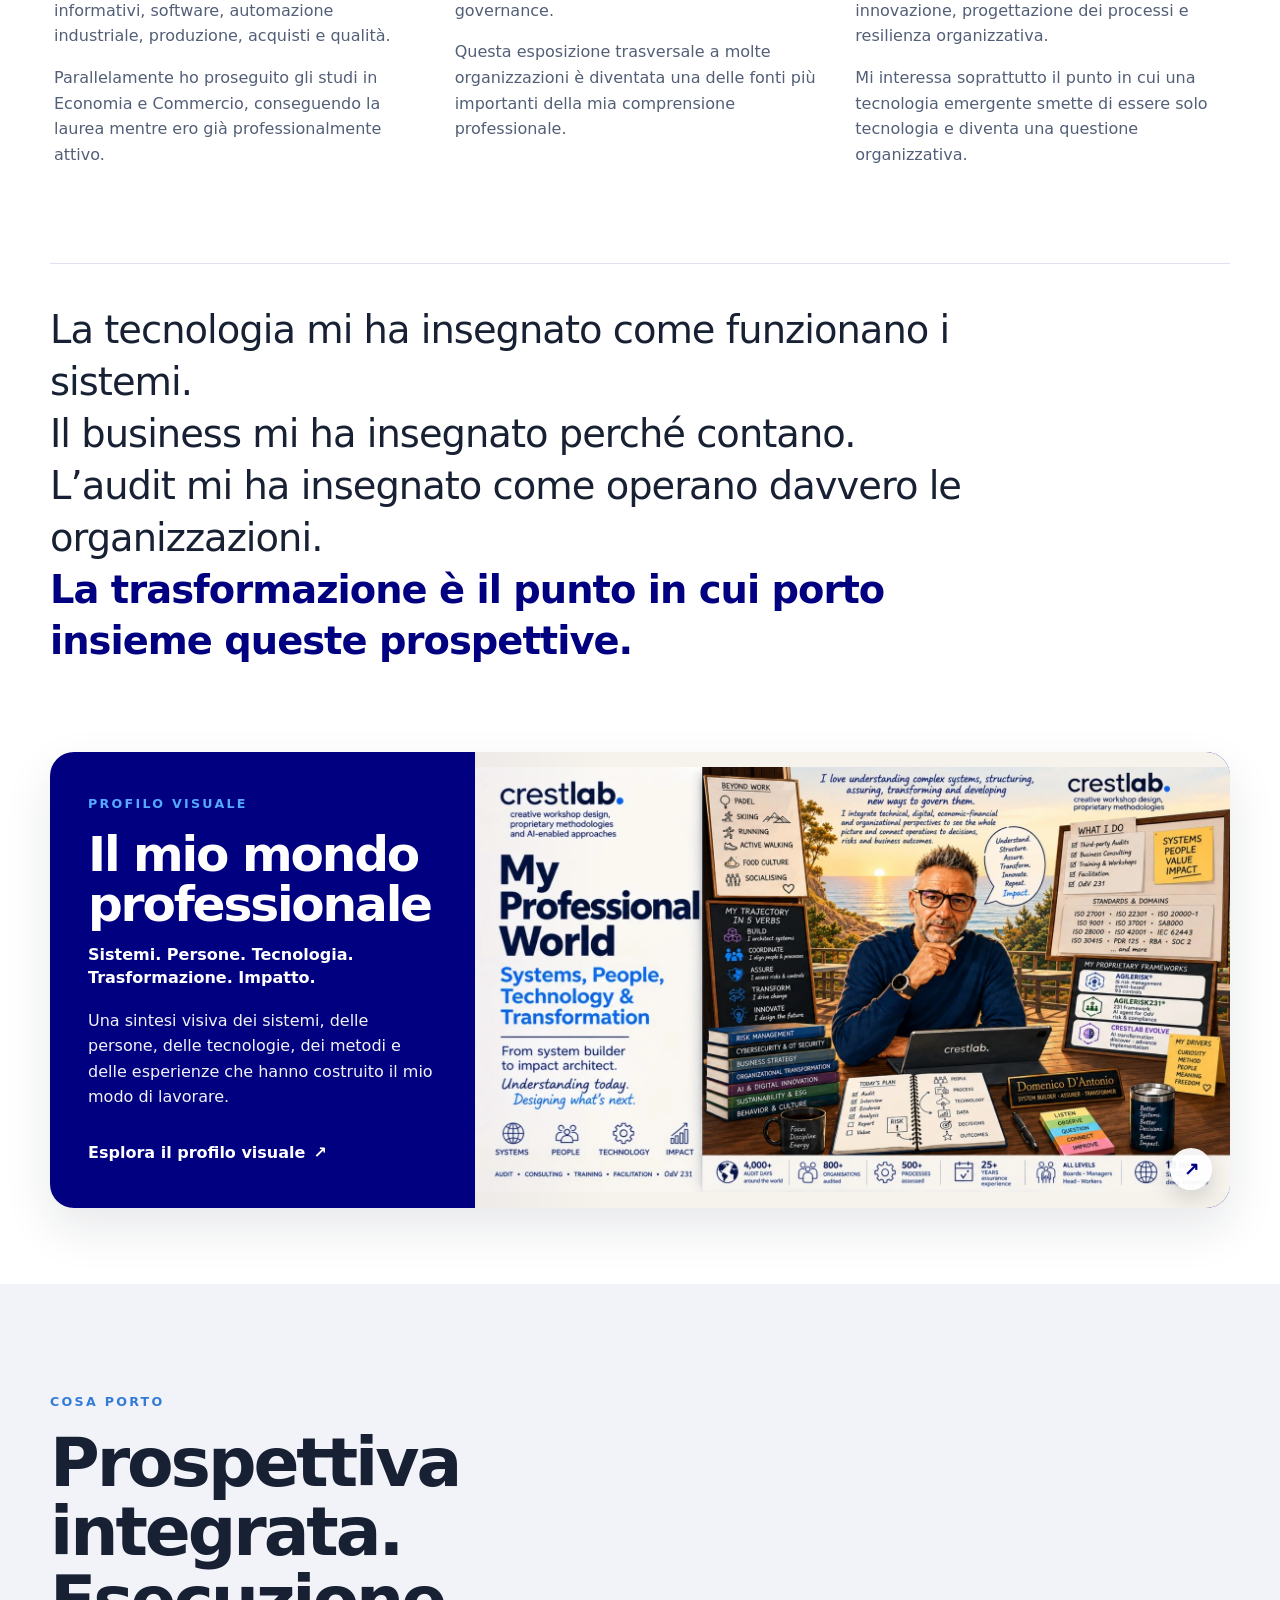
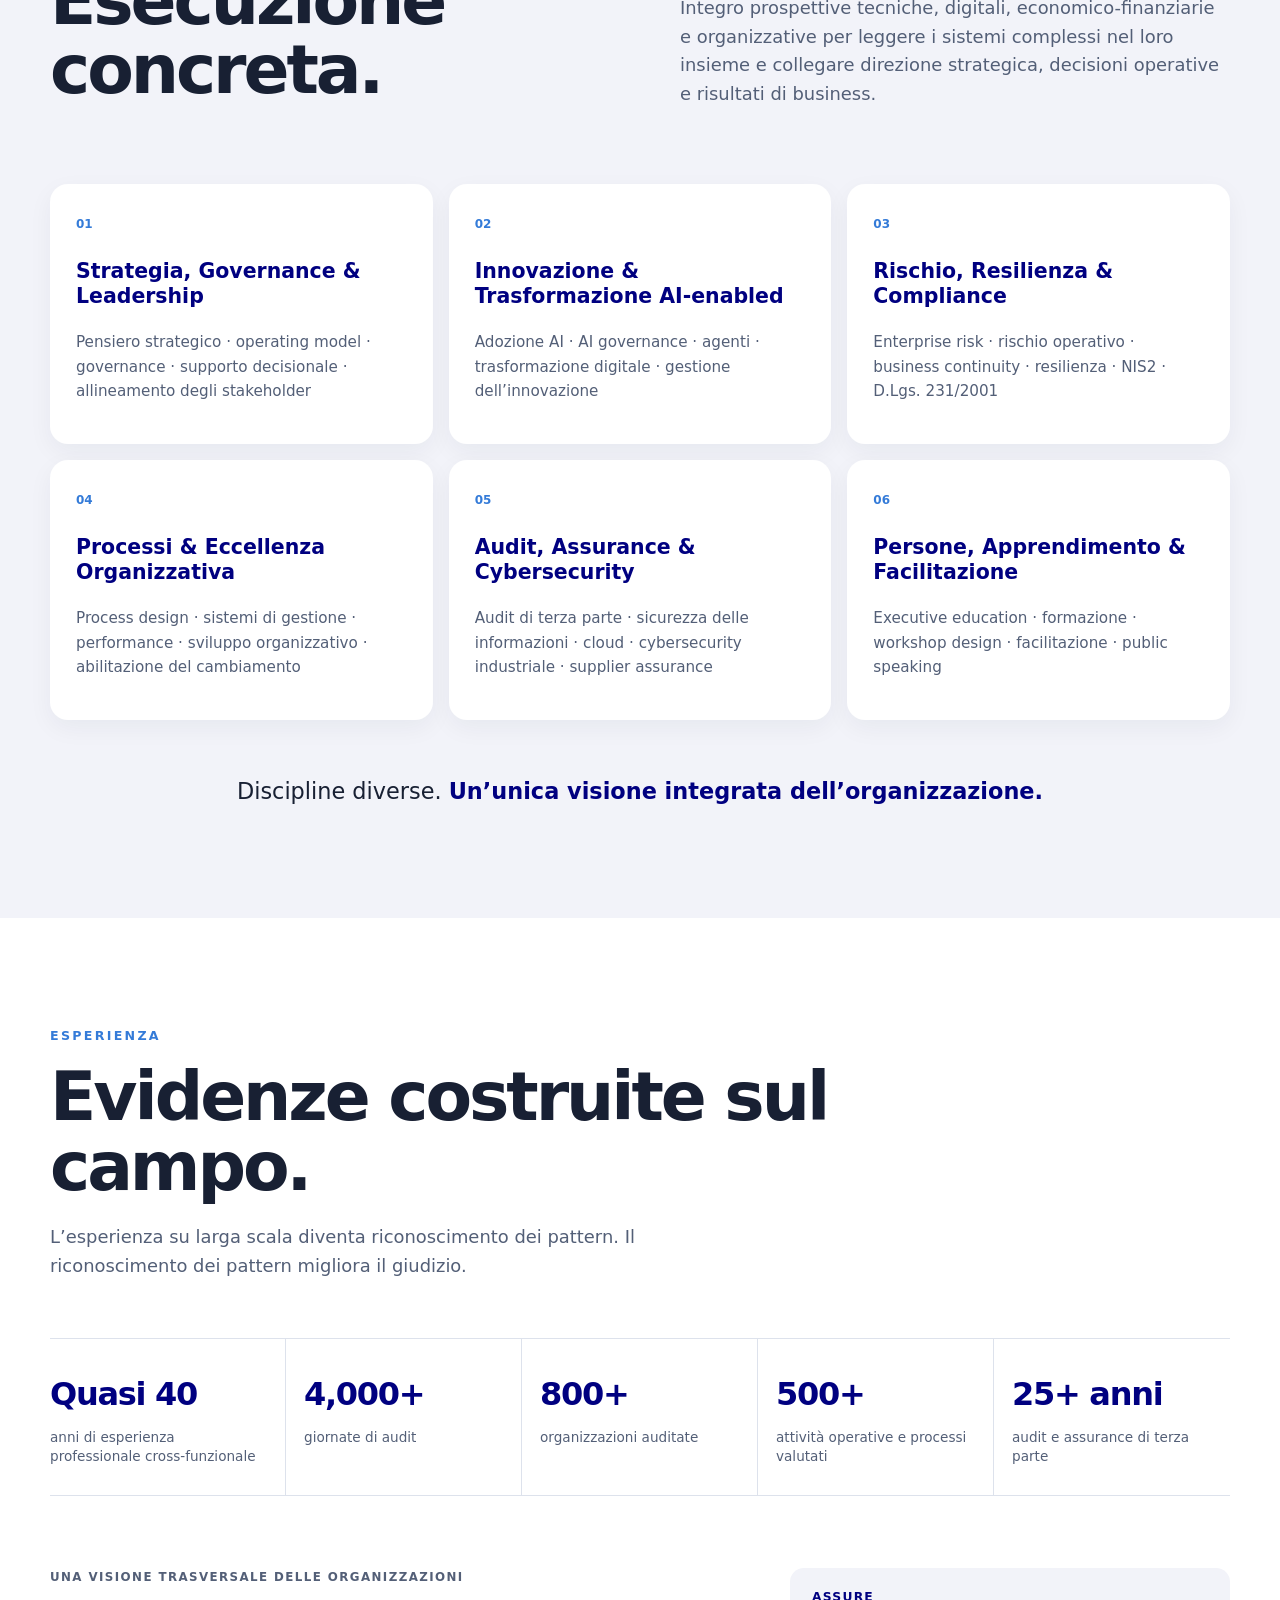
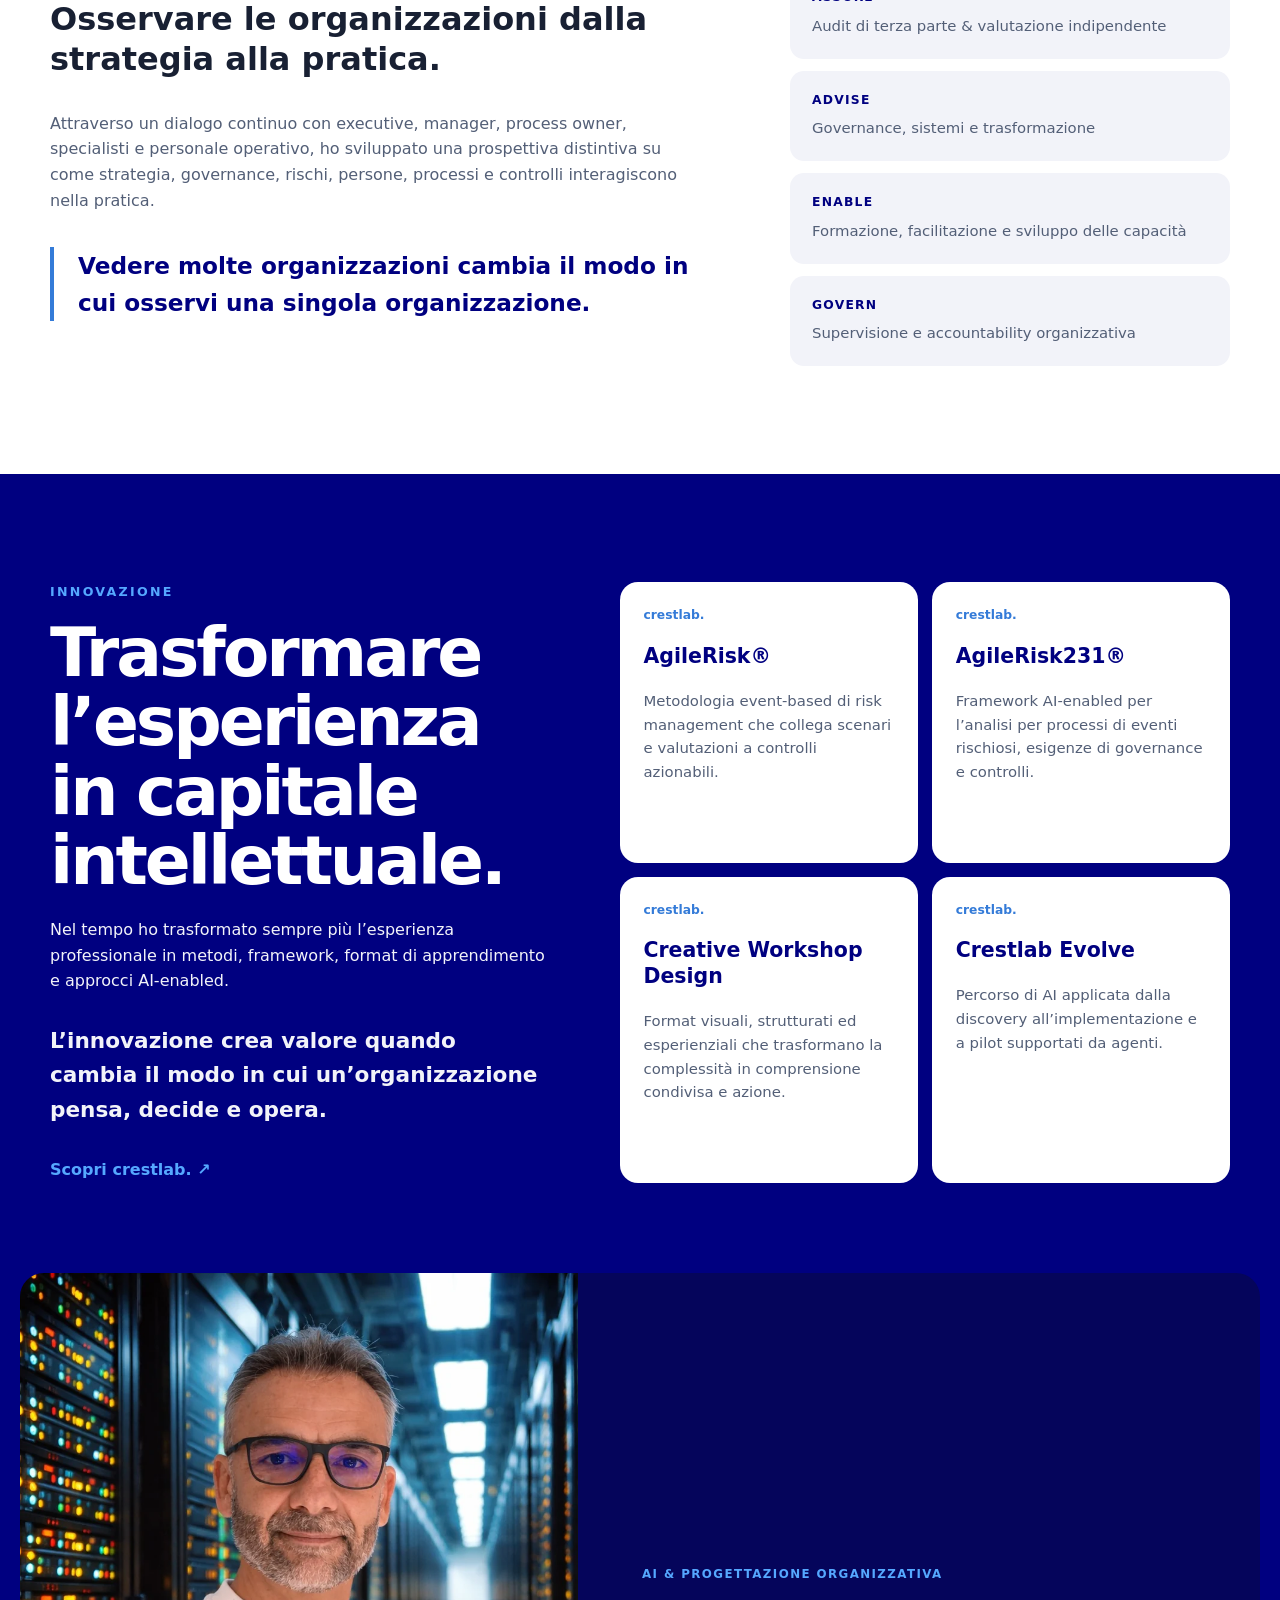
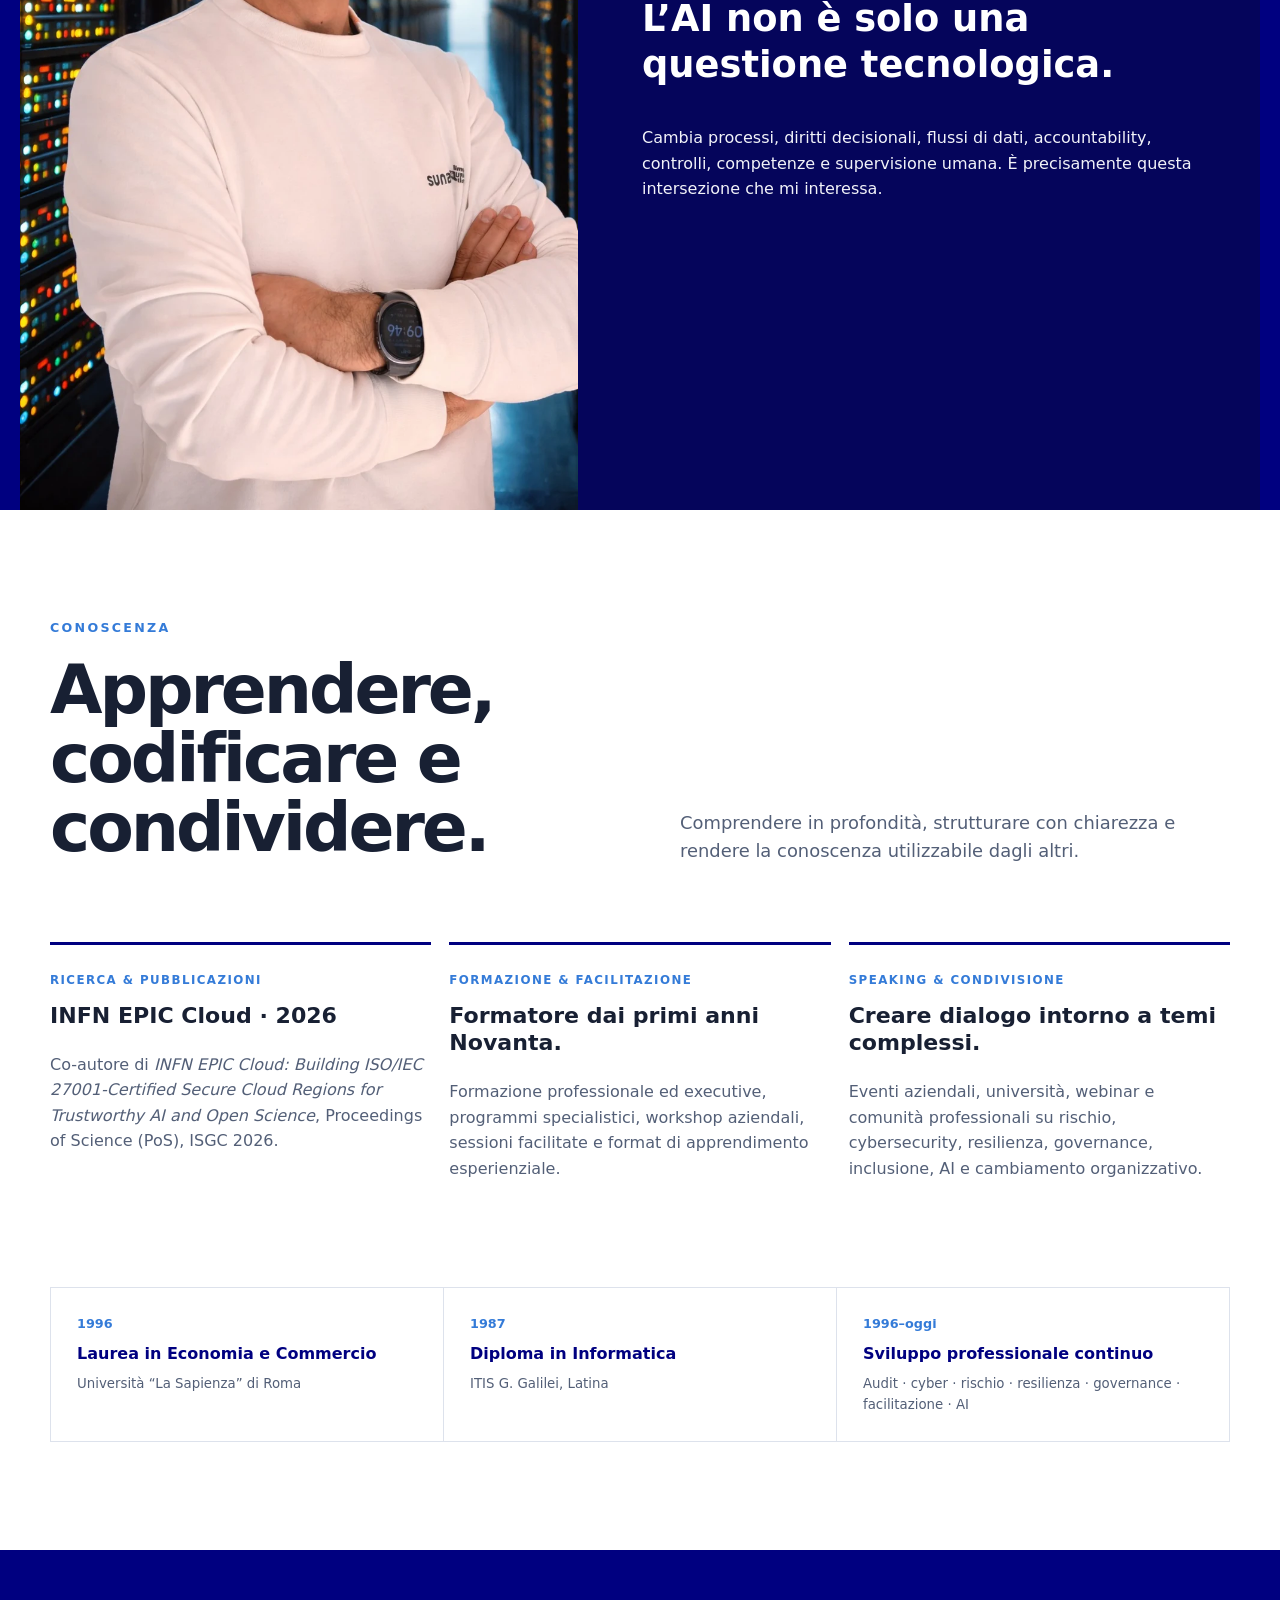
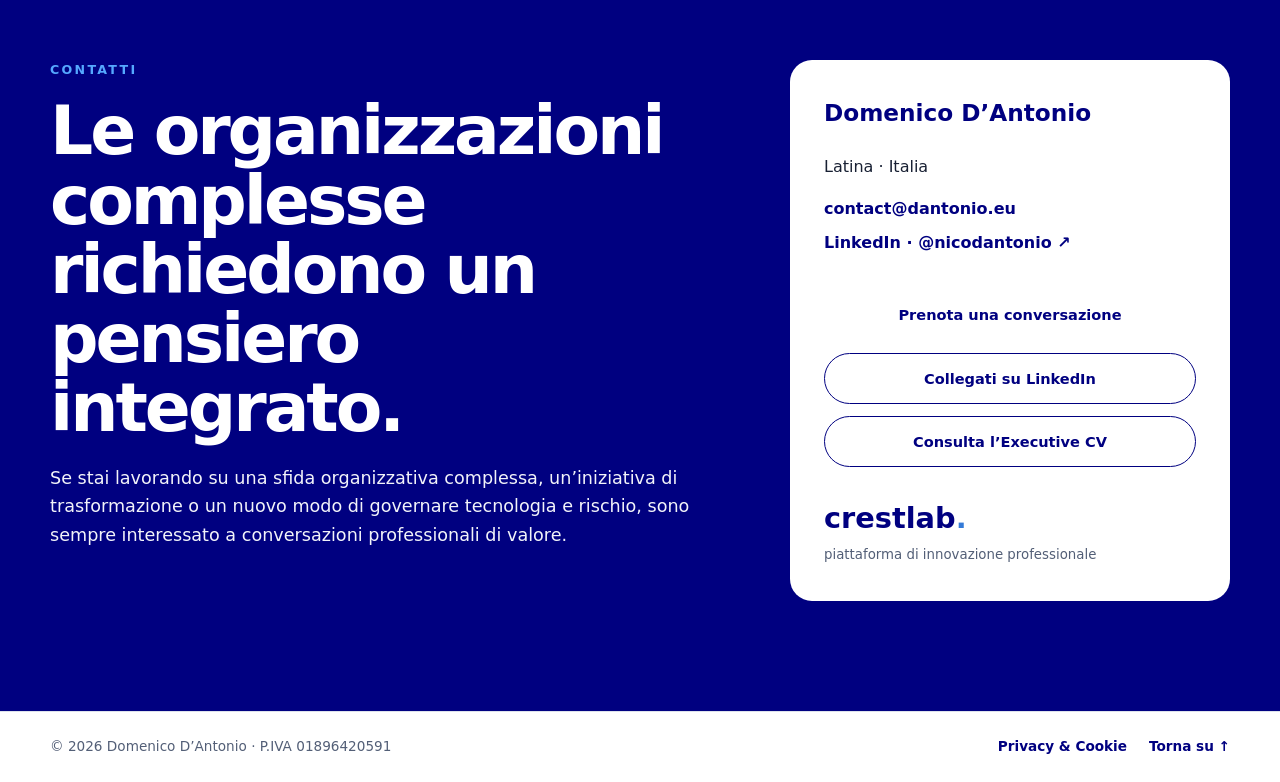
==== commit fa723ac7: "Upload 1.4.1 ul desktop ho corretto la Hero in modo che From systems builder resti compatto e non va" ====
--- a/it/index.html
+++ b/it/index.html
@@ -57,7 +57,7 @@
       <div class="container hero-grid">
         <div class="hero-copy reveal">
           <p class="eyebrow light">DOMENICO D’ANTONIO</p>
-          <h1 id="hero-title">Dalla costruzione dei sistemi<br><span>alla trasformazione delle organizzazioni.</span></h1>
+          <h1 id="hero-title"><span class="hero-line hero-line-light">Dalla costruzione dei sistemi</span><span class="hero-line hero-line-accent">alla trasformazione delle organizzazioni.</span></h1>
           <p class="hero-tags">Governance · Rischio · Innovazione · Trasformazione AI-enabled · Assurance</p>
           <p class="hero-lead">Lavoro con organizzazioni complesse per collegare strategia ed esecuzione e trasformare la complessità in modelli operativi governabili, resilienti e capaci di evolvere.</p>
           <div class="actions">
@@ -110,13 +110,9 @@
       </div>
     </section>
 
-    <section class="visual-profile section" aria-labelledby="visual-profile-title">
+    <section class="visual-profile" aria-labelledby="visual-profile-title">
       <div class="container">
         <div class="visual-profile-card reveal">
-          <button class="visual-profile-image" type="button" data-visual-open aria-label="Apri il profilo visuale Il mio mondo professionale">
-            <img src="../assets/images/my-professional-world.webp" alt="Il mio mondo professionale — sintesi visiva dell’identità professionale, della traiettoria, dei metodi e dei domini di Domenico D’Antonio" width="1536" height="864" loading="lazy" />
-            <span class="visual-profile-zoom" aria-hidden="true">↗</span>
-          </button>
           <div class="visual-profile-copy">
             <p class="eyebrow">PROFILO VISUALE</p>
             <h2 id="visual-profile-title">Il mio mondo professionale</h2>
@@ -124,6 +120,14 @@
             <p>Una sintesi visiva dei sistemi, delle persone, delle tecnologie, dei metodi e delle esperienze che hanno costruito il mio modo di lavorare.</p>
             <button class="text-button" type="button" data-visual-open>Esplora il profilo visuale <span aria-hidden="true">↗</span></button>
           </div>
+          <button class="visual-profile-image visual-profile-image-desktop" type="button" data-visual-open aria-label="Apri il profilo visuale Il mio mondo professionale">
+            <img src="../assets/images/my-professional-world.webp" alt="Il mio mondo professionale — sintesi visiva dell’identità professionale, della traiettoria, dei metodi e dei domini di Domenico D’Antonio" width="1536" height="864" loading="lazy" />
+            <span class="visual-profile-zoom" aria-hidden="true">↗</span>
+          </button>
+          <button class="visual-profile-mobile-teaser" type="button" data-visual-open aria-label="Apri il profilo visuale completo Il mio mondo professionale">
+            <img src="../assets/images/my-professional-world-face-strip.webp" alt="Dettaglio da Il mio mondo professionale" width="475" height="155" loading="lazy" />
+            <span>Guarda la grafica completa</span><span aria-hidden="true">↗</span>
+          </button>
         </div>
       </div>
     </section>
@@ -264,7 +268,10 @@
     <div class="visual-lightbox" data-visual-lightbox hidden role="dialog" aria-modal="true" aria-label="Il mio mondo professionale">
       <button class="visual-lightbox-close" type="button" data-visual-close aria-label="Chiudi il profilo visuale">×</button>
       <div class="visual-lightbox-inner">
-        <img src="../assets/images/my-professional-world.webp" alt="Il mio mondo professionale — profilo visuale completo" width="1536" height="864" />
+        <picture>
+          <source media="(max-width: 640px)" srcset="../assets/images/my-professional-world-vertical.webp" />
+          <img src="../assets/images/my-professional-world.webp" alt="Il mio mondo professionale — profilo visuale completo" width="1536" height="864" />
+        </picture>
       </div>
     </div>
 
--- a/styles.css
+++ b/styles.css
@@ -126,3 +126,58 @@
   .visual-lightbox-inner{max-width:100%;max-height:none;border-radius:10px;overflow:visible}
   .visual-lightbox-close{top:10px;right:10px;width:42px;height:42px}
 }
+
+/* Refinements — v1.4.1 */
+.hero-line{display:block}
+.hero-line-light{color:#fff}
+.hero-line-accent{color:var(--light-blue)}
+@media (min-width:961px){
+  .hero-grid{grid-template-columns:minmax(0,1.38fr) minmax(320px,.62fr);gap:52px}
+  .hero-copy{min-width:0;padding-right:0}
+  .hero h1{font-size:clamp(3.5rem,5.35vw,5.95rem);max-width:none}
+  .hero-line-light{white-space:nowrap}
+  .hero-line-accent{max-width:760px}
+}
+
+/* Visual profile: editorial bridge, complete desktop visual, focused mobile teaser */
+.about{padding-bottom:46px}
+.visual-profile{padding:0 0 76px;background:#fff}
+.visual-profile-card{display:grid;grid-template-columns:.72fr 1.28fr;align-items:stretch;background:var(--navy);border-radius:24px;overflow:hidden;box-shadow:0 20px 48px rgba(24,32,51,.10)}
+.visual-profile-copy{grid-column:1;padding:42px 38px;min-width:0;display:flex;flex-direction:column;justify-content:center;color:#fff}
+.visual-profile-copy .eyebrow{color:var(--light-blue)}
+.visual-profile-copy h2{color:#fff;font-size:clamp(2.25rem,3.8vw,3.75rem);margin-bottom:14px}
+.visual-profile-copy>p:not(.eyebrow){color:#F2F3F9}
+.visual-profile-copy .visual-profile-kicker{font-weight:800;line-height:1.45;color:#fff!important;margin:0 0 18px}
+.visual-profile-image{grid-column:2;position:relative;display:flex;align-items:center;justify-content:center;width:100%;height:100%;min-height:0;padding:0;border:0;background:#f6f3ec;cursor:pointer;overflow:hidden}
+.visual-profile-image img{width:100%;height:100%;min-height:0;object-fit:contain;object-position:center;display:block;transition:transform .35s ease,filter .35s ease}
+.visual-profile-image::after{content:"";position:absolute;inset:0;background:linear-gradient(90deg,rgba(0,0,128,.035),transparent 18%);pointer-events:none}
+.visual-profile-image:hover img{transform:scale(1.008);filter:saturate(1.025)}
+.visual-profile-mobile-teaser{display:none}
+.visual-lightbox-inner picture{display:block}
+.visual-lightbox-inner picture img{display:block;width:100%;height:auto;background:#fff}
+
+@media (max-width:960px){
+  .about{padding-bottom:34px}
+  .visual-profile{padding:0 0 62px}
+  .visual-profile-card{grid-template-columns:1fr}
+  .visual-profile-copy{grid-column:1;grid-row:1;padding:38px 34px 30px}
+  .visual-profile-image-desktop{display:none}
+  .visual-profile-mobile-teaser{grid-row:2;display:grid;grid-template-columns:1fr auto auto;align-items:center;gap:12px;width:100%;padding:0 18px 16px;border:0;background:var(--navy);color:#fff;font:inherit;font-weight:800;text-align:left;cursor:pointer}
+  .visual-profile-mobile-teaser img{grid-column:1 / -1;width:100%;height:auto;aspect-ratio:475/155;object-fit:cover;border-radius:12px;box-shadow:0 12px 30px rgba(0,0,0,.20)}
+  .visual-profile-mobile-teaser span:first-of-type{padding-top:2px}
+  .visual-profile-mobile-teaser span:last-of-type{font-size:1.1rem}
+}
+@media (max-width:640px){
+  .about{padding-bottom:24px}
+  .manifesto{margin-top:54px;padding-top:30px}
+  .visual-profile{padding:0 0 52px}
+  .visual-profile-card{border-radius:18px}
+  .visual-profile-copy{padding:28px 24px 22px}
+  .visual-profile-copy h2{font-size:2.45rem}
+  .visual-profile-copy .text-button{margin-top:12px}
+  .visual-profile-mobile-teaser{padding:0 24px 24px;grid-template-columns:1fr auto}
+  .visual-profile-mobile-teaser img{margin-top:2px;border-radius:10px}
+  .visual-lightbox{padding:58px 8px 16px;align-items:flex-start;overflow:auto}
+  .visual-lightbox-inner{max-width:100%;max-height:none;border-radius:10px;overflow:visible}
+  .visual-lightbox-inner picture img{width:100%;height:auto}
+}
